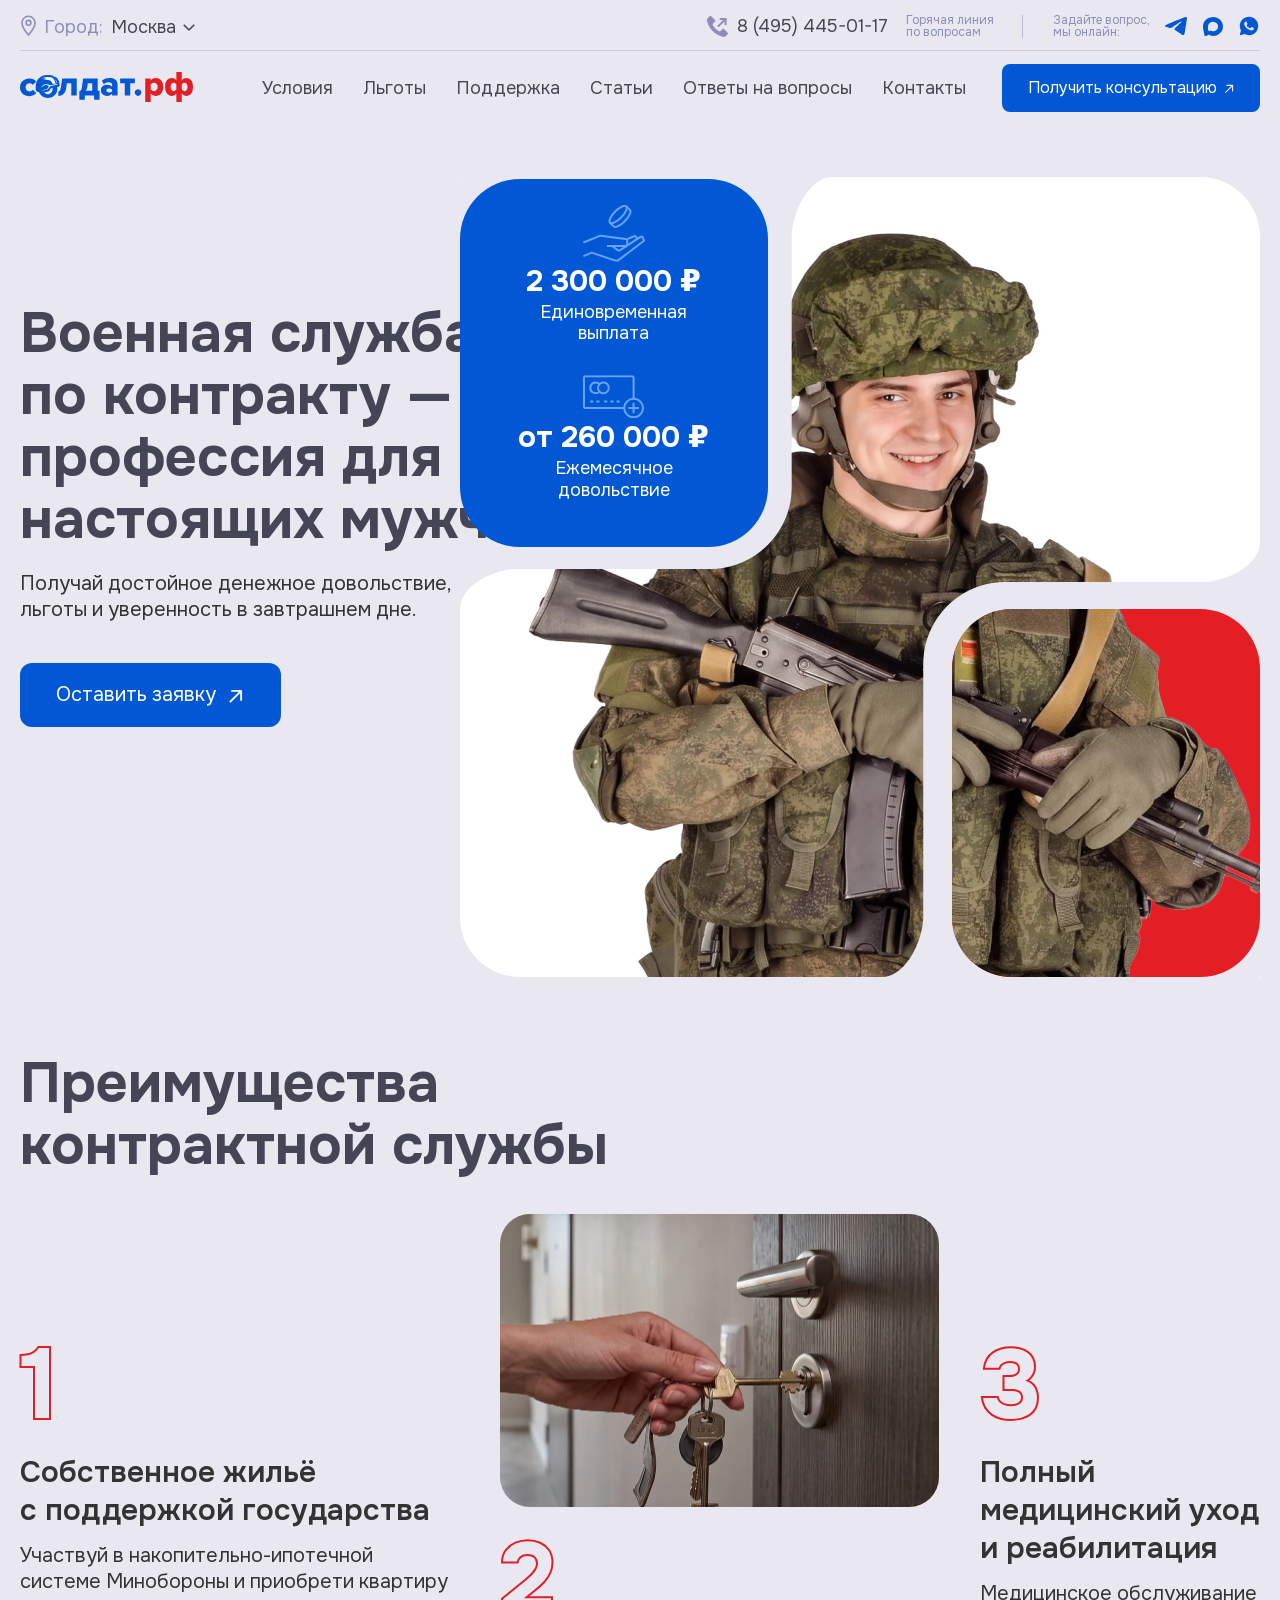
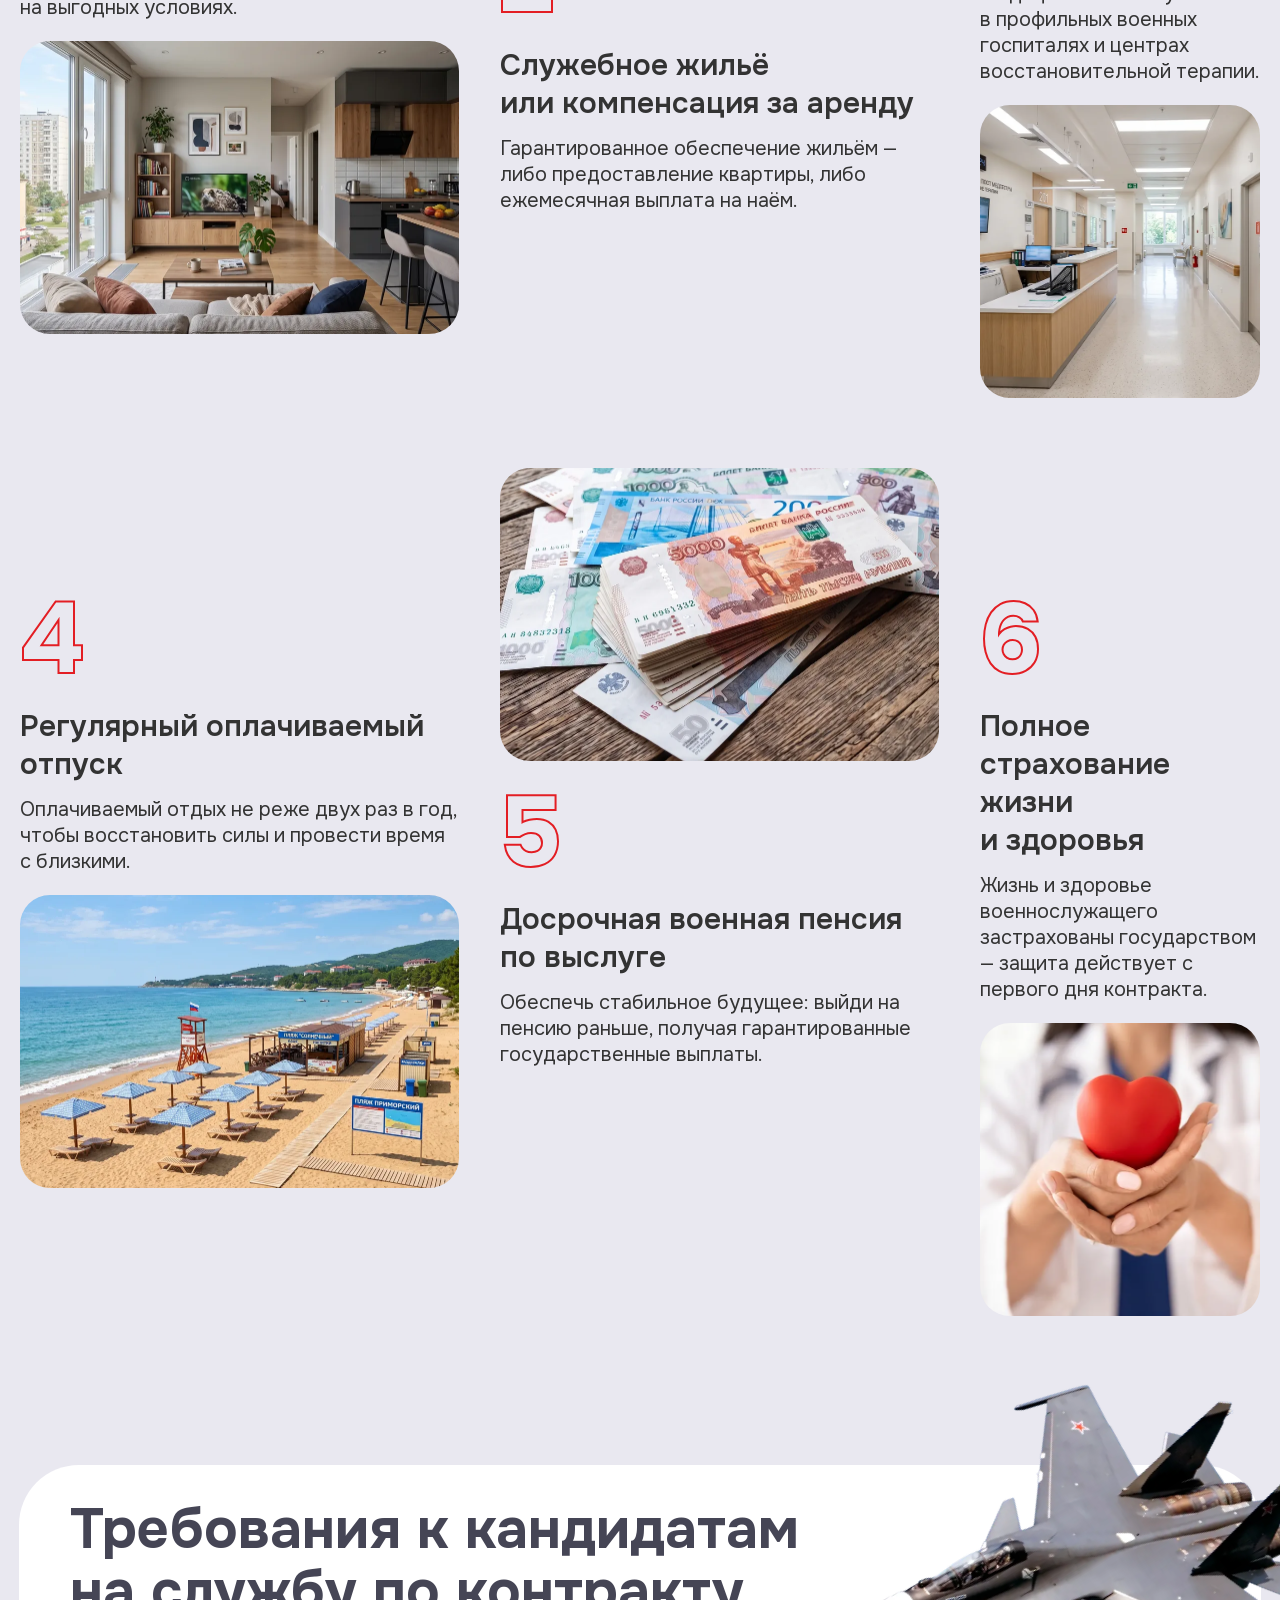
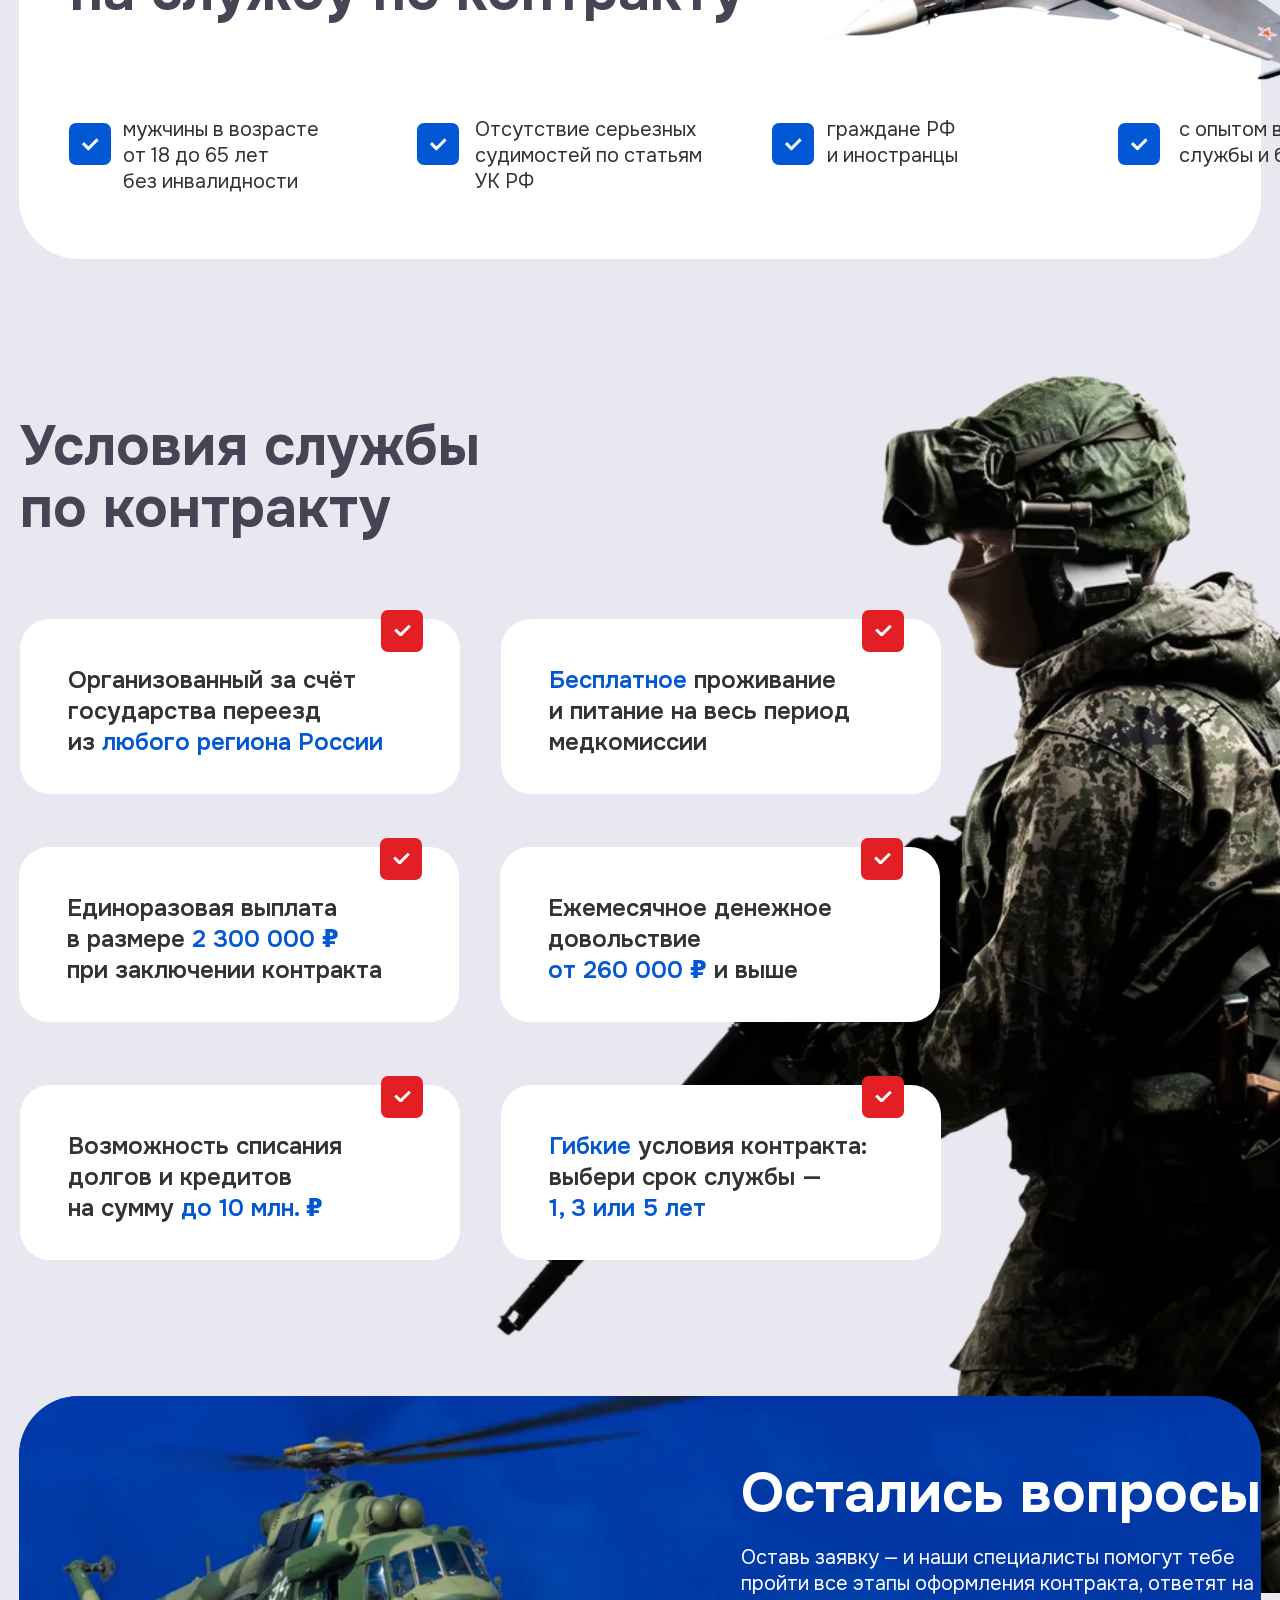
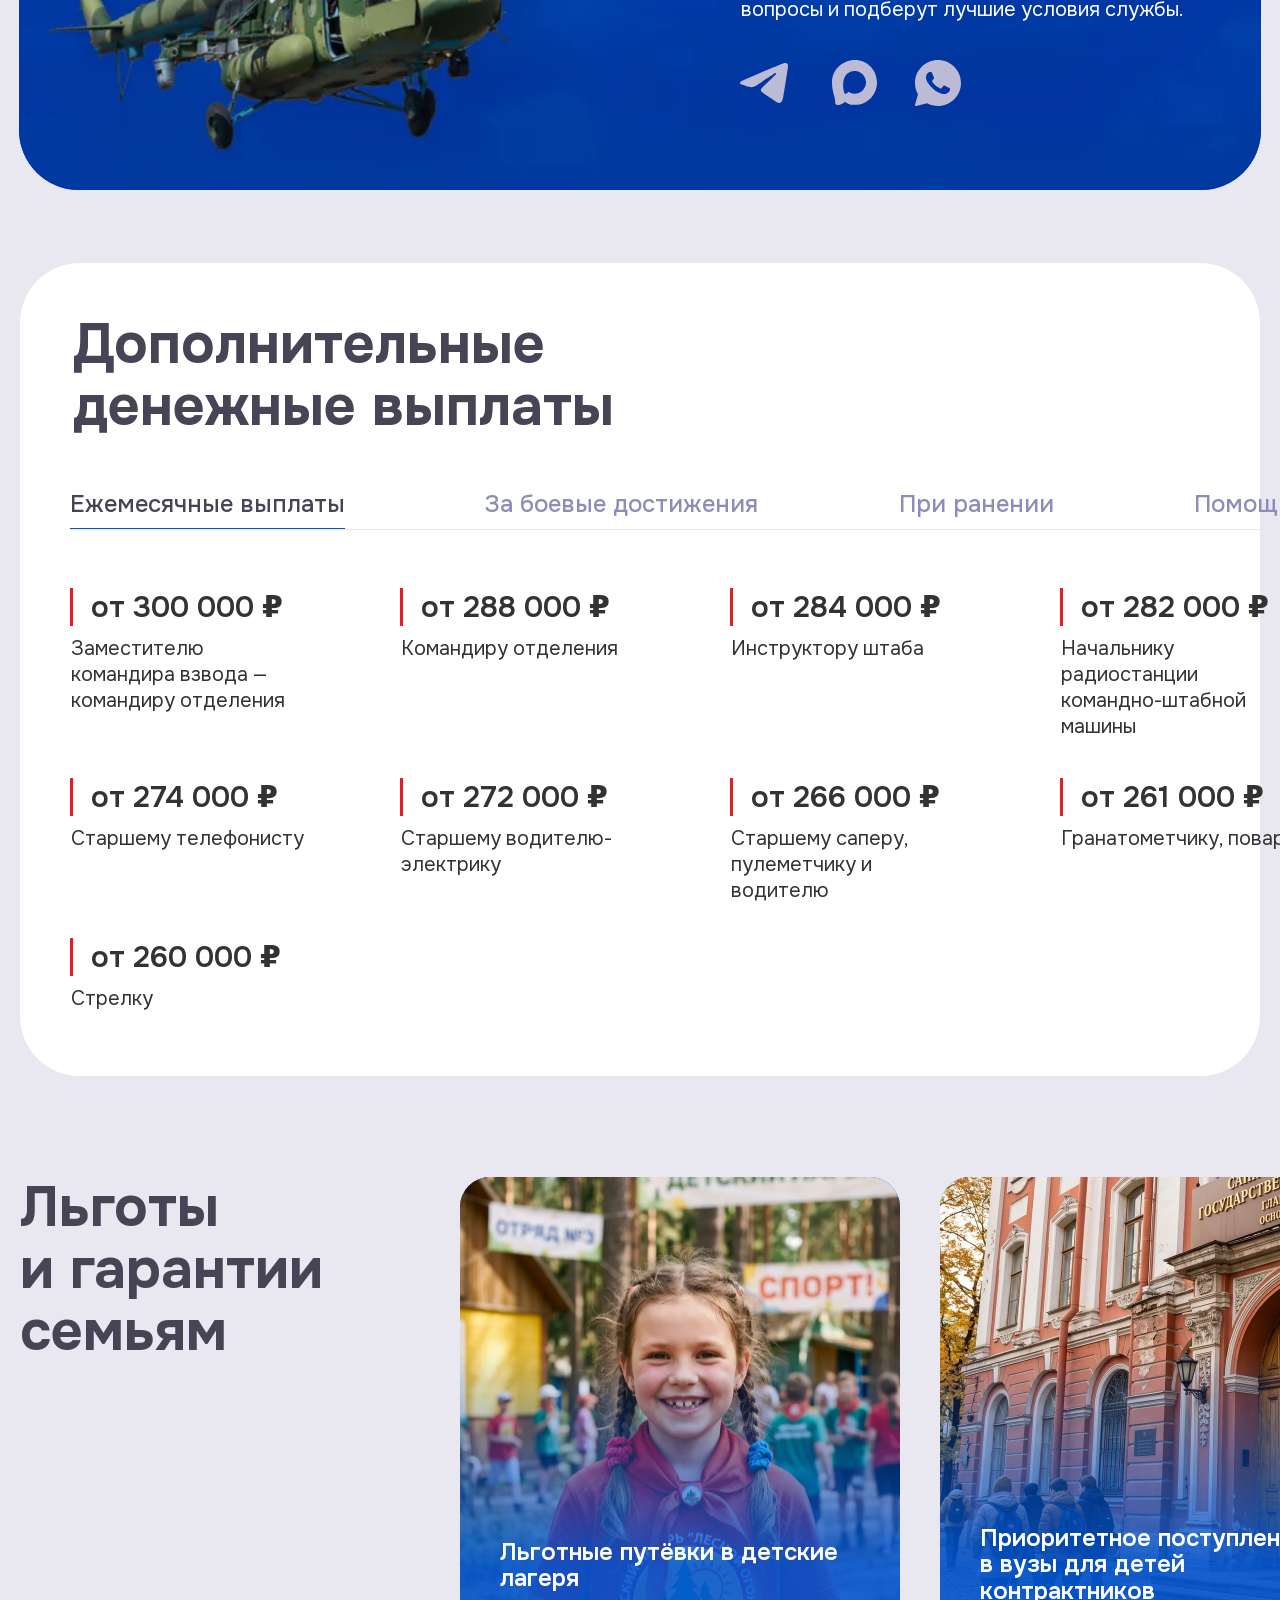
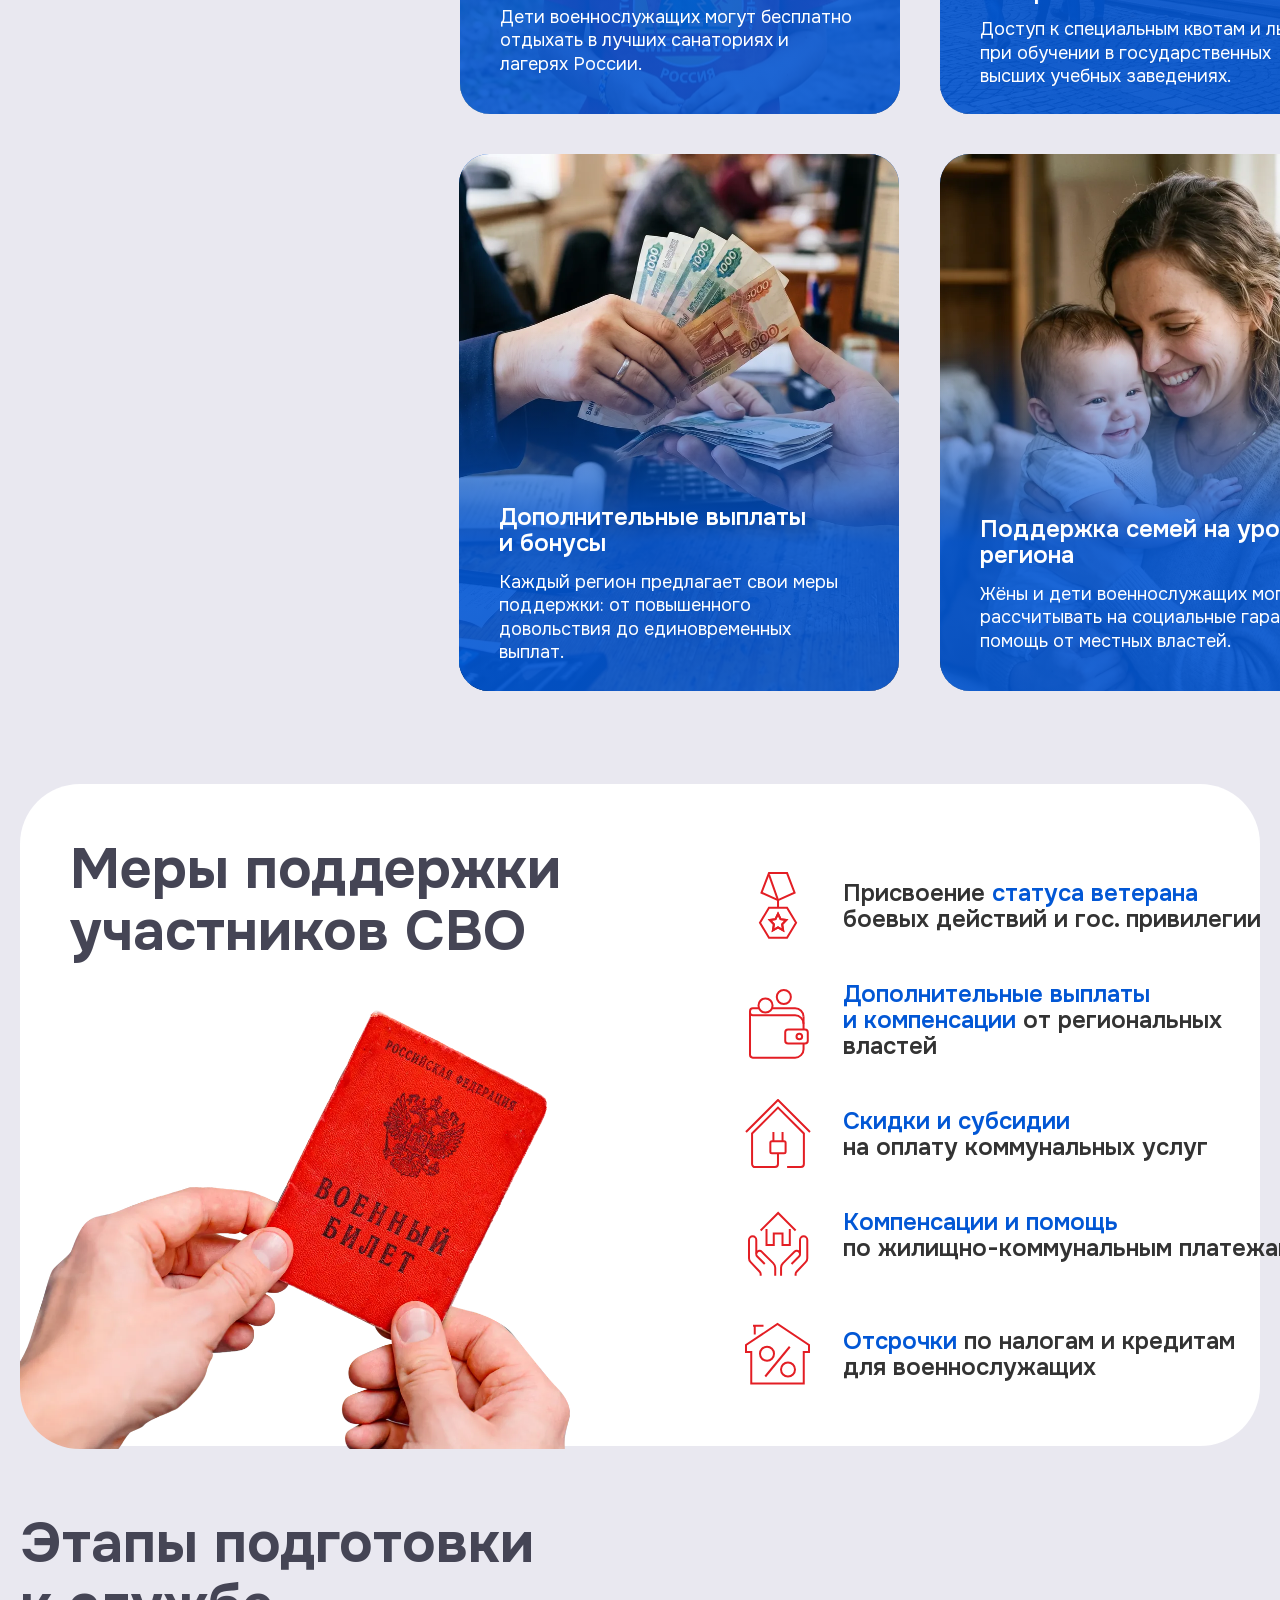
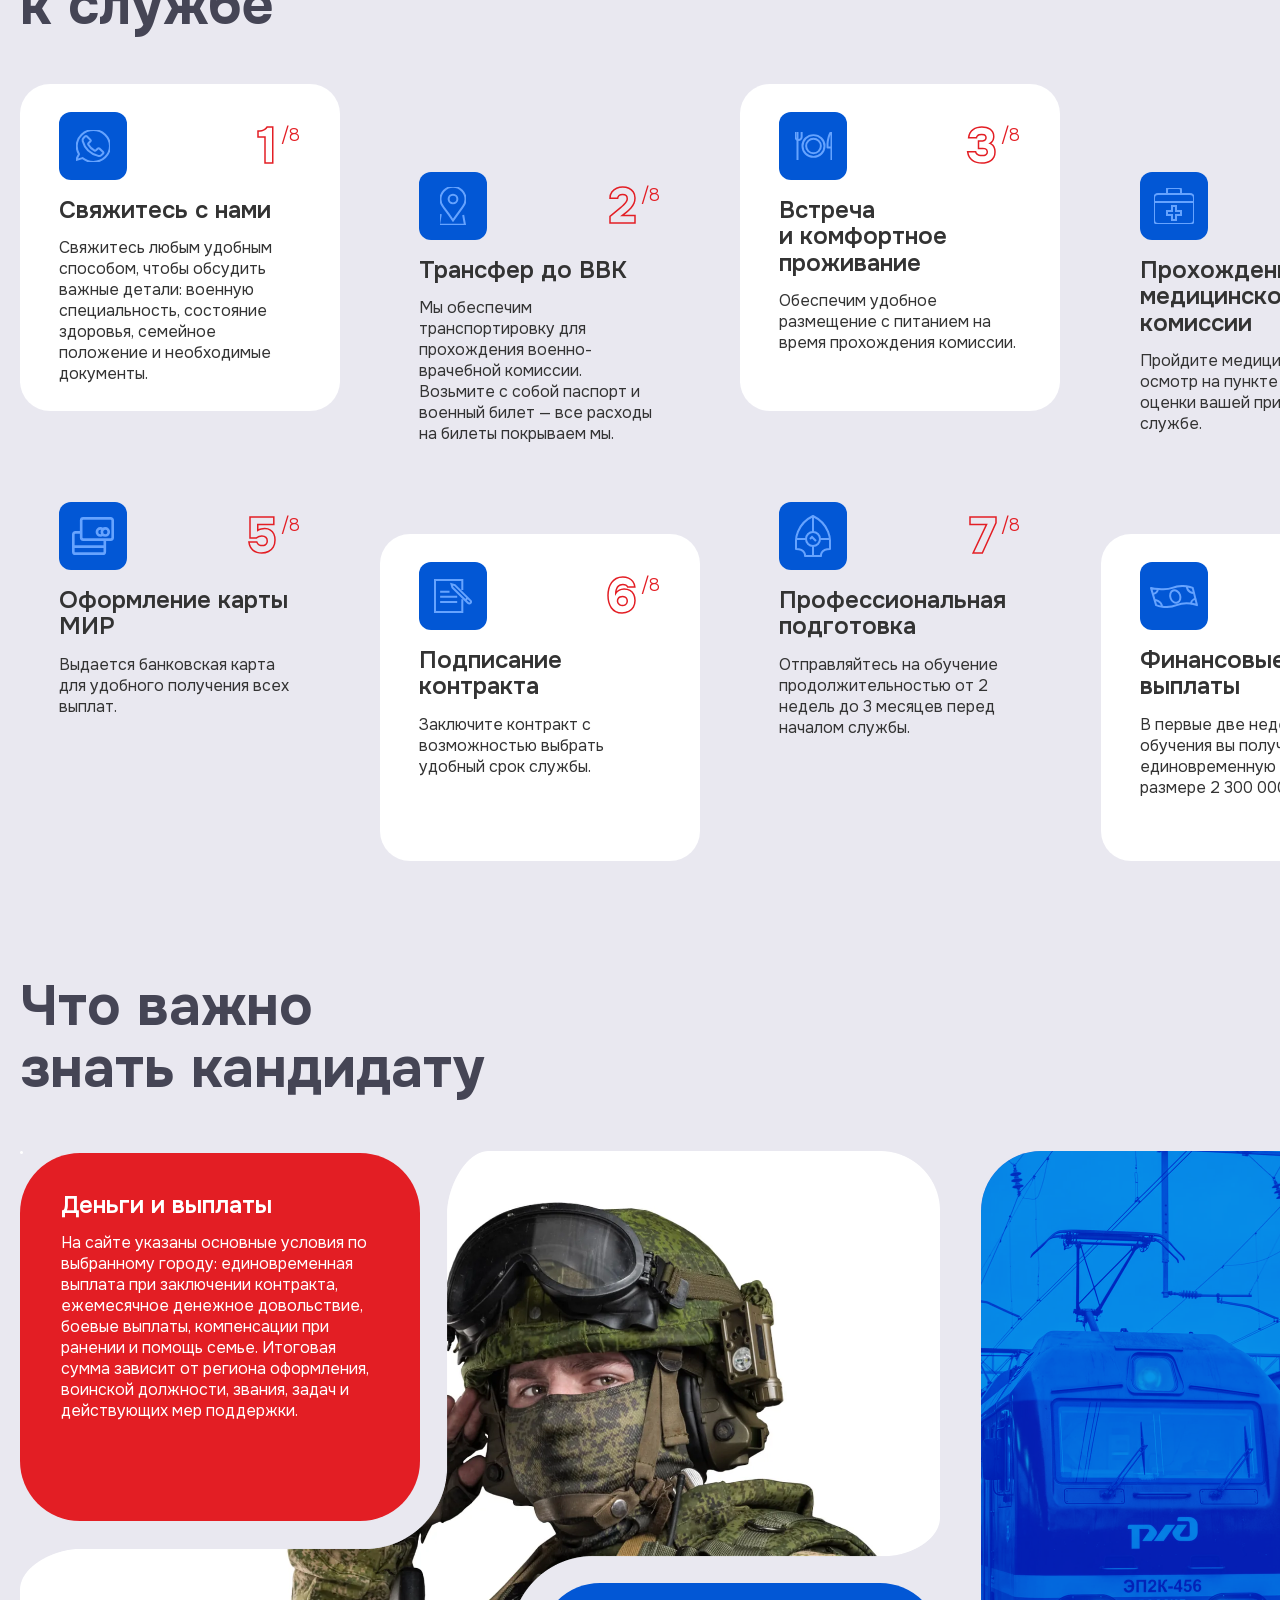
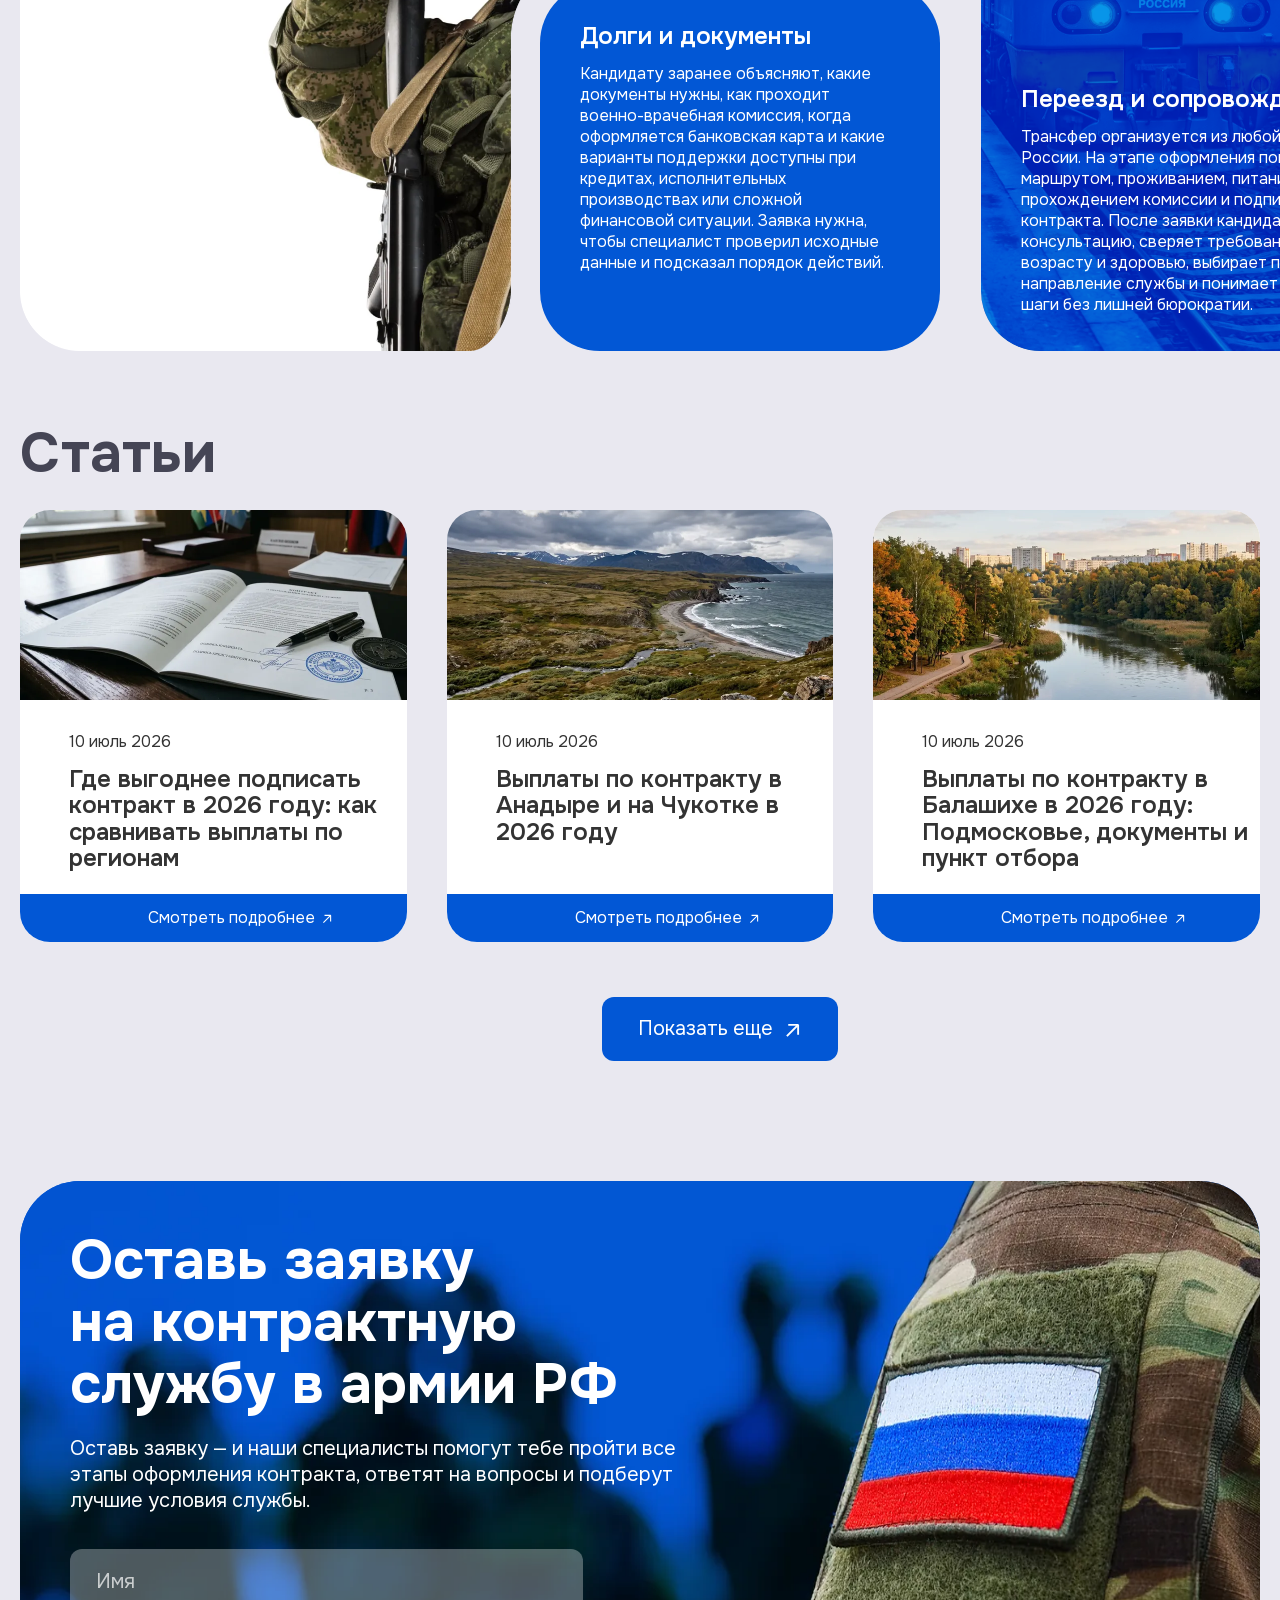
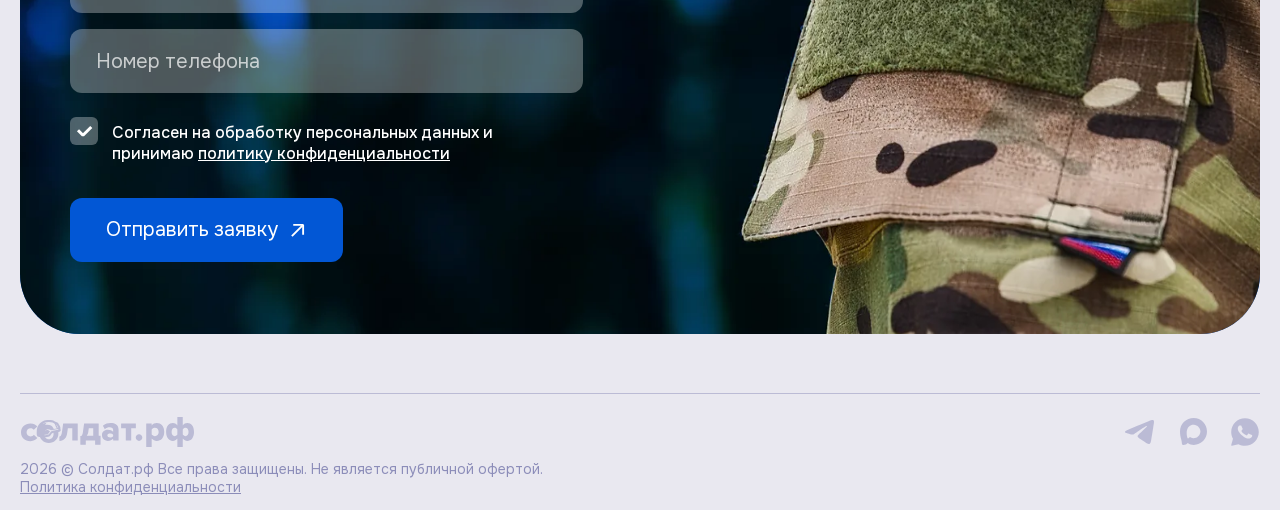
==== templates/soldat/index.html @ 0dbca91f "Initial commit13412312312312aaaaa" ====
<!DOCTYPE html>
<html lang="ru">

<head>
	<meta charset="utf-8">
	<meta name="viewport" content="width=device-width,initial-scale=1">
	<title>солдат.рф — военная служба по контракту</title>
	<link rel="stylesheet" href="css/style.css?ver=1.2.1">
	<link rel="stylesheet" href="css/sections.css?ver=1.2.1">
	<link rel="stylesheet" href="css/engine.css?ver=1.2.1">
</head>

<body class="">
	<header class="header">
		<!-- верхняя строка: город, телефон, мессенджеры (макет y 0…50) -->
		<div class="header__top">
			<div class="container ">
				<div class="header__top-inner">
					<div class="city">
						<button class="header__city" type="button" aria-label="Выбрать город" aria-haspopup="listbox"
							aria-expanded="false">
							<svg class="header__city-pin" viewBox="0 0 15 21" fill="none" aria-hidden="true">
								<path d="M7.5 20s6.5-7.2 6.5-12.2A6.5 6.5 0 0 0 1 7.8C1 12.8 7.5 20 7.5 20Z"
									stroke="currentColor" stroke-width="1.6" />
								<circle cx="7.5" cy="7.8" r="2.4" stroke="currentColor" stroke-width="1.6" />
							</svg>
							<span class="header__city-label">Город:</span>
							<span class="header__city-value">Москва</span>
							<svg class="header__city-caret" viewBox="0 0 18 18" fill="none" aria-hidden="true">
								<path d="M7.71 3.75 12.96 9l-5.25 5.25" stroke="currentColor" stroke-width="1.6"
									stroke-linejoin="bevel" />
							</svg>
						</button>
					</div>

					<div class="header__contacts">
						<a class="header__phone" href="tel:+74954450117">
							<img class="header__phone-icon"
								src="[data-uri]"
								data-lazy-src="./images/icon-phone-out.svg" alt="" width="21" height="21"
								decoding="async" loading="lazy">
							<span>8 (495) 445-01-17</span>
						</a>
						<p class="header__hint">Горячая линия <br>по вопросам</p>
						<span class="header__divider" aria-hidden="true"></span>
						<p class="header__hint">Задайте вопрос, <br>мы онлайн:</p>
						<ul class="header__messengers">
							<li><a href="https://t.me/" aria-label="Telegram"><img
										src="[data-uri]"
										data-lazy-src="./images/c316a0f5f6f66f80438b3f3d045975ec59203071.svg" alt=""
										width="22" height="18" decoding="async" loading="lazy"></a></li>
							<li><a href="https://max.ru/" aria-label="MAX"><img
										src="[data-uri]"
										data-lazy-src="./images/bb4bc44beae62cee7f05affb58ad7de114456bb1.svg" alt=""
										width="20" height="19" decoding="async" loading="lazy"></a></li>
							<li><a href="https://wa.me/74954450117" aria-label="WhatsApp"><img
										src="[data-uri]"
										data-lazy-src="./images/9188d41760be46f8c69424d90dbc6fed9bbf5bc5.svg" alt=""
										width="20" height="20" decoding="async" loading="lazy"></a></li>
						</ul>
					</div>
				</div>
			</div>
		</div>

		<!-- панель навигации (макет y 51…121, полупрозрачная с размытием) -->
		<div class="header__bar">
			<div class="container header__bar-inner">
				<a class="header__logo" href="./" aria-label="солдат.рф — на главную">
					<img src="./images/_2778529819888.svg" alt="солдат.рф" width="173"
						height="30" decoding="async" loading="lazy">
				</a>

				<nav class="header__nav" id="site-nav" aria-label="Основная навигация">
					<!-- город и кнопка показываются только в мобильном меню -->
					<div class="city city--nav">
						<button class="header__nav-city" type="button" aria-label="Выбрать город"
							aria-haspopup="listbox" aria-expanded="false">
							<svg class="header__city-pin" viewBox="0 0 15 21" fill="none" aria-hidden="true">
								<path d="M7.5 20s6.5-7.2 6.5-12.2A6.5 6.5 0 0 0 1 7.8C1 12.8 7.5 20 7.5 20Z"
									stroke="currentColor" stroke-width="1.6" />
								<circle cx="7.5" cy="7.8" r="2.4" stroke="currentColor" stroke-width="1.6" />
							</svg>
							<span class="header__city-label">Город:</span>
							<span class="header__city-value">Москва</span>
							<svg class="header__city-caret" viewBox="0 0 18 18" fill="none" aria-hidden="true">
								<path d="M7.71 3.75 12.96 9l-5.25 5.25" stroke="currentColor" stroke-width="1.6"
									stroke-linejoin="bevel" />
							</svg>
						</button>
					</div>

					<a class="btn btn--sm header__nav-cta" href="#contact">
						Получить консультацию
						<span class="btn__arrow">
							<svg class="icon-arrow-ne" viewBox="0 0 12 12" fill="none" aria-hidden="true">
								<path d="M1.65 10.35 10.35 1.65" stroke="currentColor" stroke-width="1.3"
									stroke-linejoin="round" />
								<path d="M3.05 1.65h7.3v7.3" stroke="currentColor" stroke-width="1.3"
									stroke-linejoin="bevel" />
							</svg>
						</span>
					</a>

					<ul class="header__menu">
						<li><a href="./#terms">Условия</a></li>
						<li><a href="./#benefits">Льготы</a></li>
						<li><a href="./#support">Поддержка</a></li>
						<li><a href="./stati.html">Статьи</a></li>
						<li><a href="./otvety.html">Ответы на вопросы</a></li>
						<li><a href="./#contact">Контакты</a></li>
					</ul>
				</nav>

				<a class="btn btn--sm header__cta" href="#contact">
					Получить консультацию
					<span class="btn__arrow">
						<svg class="icon-arrow-ne" viewBox="0 0 12 12" fill="none" aria-hidden="true">
							<path d="M1.65 10.35 10.35 1.65" stroke="currentColor" stroke-width="1.3"
								stroke-linejoin="round" />
							<path d="M3.05 1.65h7.3v7.3" stroke="currentColor" stroke-width="1.3"
								stroke-linejoin="bevel" />
						</svg>
					</span>
				</a>

				<button class="header__burger" type="button" aria-controls="site-nav" aria-expanded="false"
					aria-label="Меню">
					<span class="header__burger-lines" aria-hidden="true"><span></span><span></span><span></span></span>
				</button>
			</div>
		</div>
	</header>

	<section class="hero" aria-labelledby="hero-title">
		<div class="container hero__inner">
			<div class="hero__card">
				<h1 class="hero__title" id="hero-title">Военная служба <br>по контракту — профессия для настоящих мужчин
				</h1>
				<p class="hero__lead">Получай достойное денежное довольствие, льготы и уверенность в завтрашнем дне.</p>
				<a class="btn btn--lg hero__btn" href="#contact">
					Оставить заявку
					<span class="btn__arrow">
						<svg class="icon-arrow-ne" viewBox="0 0 16 16" fill="none" aria-hidden="true">
							<path d="M2 14 14 2" stroke="currentColor" stroke-width="2" stroke-linejoin="round" />
							<path d="M3.46 2H14v10.54" stroke="currentColor" stroke-width="2" stroke-linejoin="bevel" />
						</svg>
					</span>
				</a>
			</div>

			<div class="hero__figure">
				<img class="hero__photo"
					src="[data-uri]"
					data-lazy-src="./images/b3e9bb37aa1b898400df579a313bf4d58bfb5d1d.webp"
					alt="Военнослужащий по контракту" width="1600" height="1600" decoding="async" loading="lazy">

				<div class="hero__badge">
					<div class="hero__badge-item">
						<span class="hero__badge-icon hero__badge-icon--pay">
							<img src="[data-uri]"
								data-lazy-src="./images/9e61d37ae71fd4587ef34586bb84778ac693acb9.svg" alt="" width="62"
								height="57" decoding="async" loading="lazy">
						</span>
						<b class="hero__badge-value">2 300 000 ₽</b>
						<span class="hero__badge-label">Единовременная выплата</span>
					</div>
					<div class="hero__badge-item">
						<span class="hero__badge-icon hero__badge-icon--card">
							<img src="[data-uri]"
								data-lazy-src="./images/b77f5274ed0d7b5aba526351464b9c44da6e043b.svg" alt="" width="61"
								height="43" decoding="async" loading="lazy">
						</span>
						<b class="hero__badge-value">от 260 000 ₽</b>
						<span class="hero__badge-label">Ежемесячное довольствие</span>
					</div>
				</div>

				<div class="hero__accent" aria-hidden="true">
					<img src="[data-uri]"
						data-lazy-src="./images/a646493dc65da0953a661575039d1c1856afe4b0.webp" alt="" width="1686"
						height="2528" decoding="async" loading="lazy">
				</div>
			</div>
		</div>
	</section>

	<section class="benefits" id="benefits" aria-labelledby="benefits-title">
		<div class="container">
			<h2 class="section-title benefits__title" id="benefits-title">Преимущества <br>контрактной службы</h2>

			<div class="benefits__slider">
				<div class="benefits__grid">
					<article class="benefits__item">
						<div class="benefits__body">
							<span class="benefits__num" aria-hidden="true">1</span>
							<h3 class="benefits__name">Собственное жильё <br>с поддержкой государства</h3>
							<p class="benefits__text benefits__text--narrow">Участвуй в накопительно-ипотечной системе
								Минобороны и приобрети квартиру на выгодных условиях.</p>
						</div>
						<figure class="benefits__photo">
							<img src="[data-uri]"
								data-lazy-src="./images/6926351683999bbf5714f5394ba4eaca26caa69a.webp" alt=""
								width="878" height="707" decoding="async" loading="lazy">
						</figure>
					</article>
					<article class="benefits__item">
						<div class="benefits__body">
							<span class="benefits__num" aria-hidden="true">2</span>
							<h3 class="benefits__name">Служебное жильё <br>или компенсация за аренду</h3>
							<p class="benefits__text">Гарантированное обеспечение жильём — либо предоставление квартиры,
								либо ежемесячная выплата на наём.</p>
						</div>
						<figure class="benefits__photo benefits__photo--crop2">
							<img src="[data-uri]"
								data-lazy-src="./images/4d6fd6797c7f8727fd15d76b2e6deb703565e62a.webp" alt=""
								width="1238" height="997" decoding="async" loading="lazy">
						</figure>
					</article>
					<article class="benefits__item">
						<div class="benefits__body">
							<span class="benefits__num" aria-hidden="true">3</span>
							<h3 class="benefits__name">Полный медицинский уход <br>и реабилитация</h3>
							<p class="benefits__text">Медицинское обслуживание в профильных военных госпиталях и центрах
								восстановительной терапии.</p>
						</div>
						<figure class="benefits__photo">
							<img src="[data-uri]"
								data-lazy-src="./images/855d7f7f42dc524aea00b3c7ed775305a6134640.webp" alt=""
								width="880" height="709" decoding="async" loading="lazy">
						</figure>
					</article>
					<article class="benefits__item">
						<div class="benefits__body">
							<span class="benefits__num" aria-hidden="true">4</span>
							<h3 class="benefits__name">Регулярный оплачиваемый отпуск</h3>
							<p class="benefits__text">Оплачиваемый отдых не реже двух раз в год, чтобы восстановить силы
								и провести время с близкими.</p>
						</div>
						<figure class="benefits__photo">
							<img src="[data-uri]"
								data-lazy-src="./images/aa4b375018ab463ac7e8b6f22b89f3c1ac300777.webp" alt=""
								width="878" height="707" decoding="async" loading="lazy">
						</figure>
					</article>
					<article class="benefits__item">
						<div class="benefits__body">
							<span class="benefits__num" aria-hidden="true">5</span>
							<h3 class="benefits__name">Досрочная военная пенсия по выслуге</h3>
							<p class="benefits__text">Обеспечь стабильное будущее: выйди на пенсию раньше, получая
								гарантированные государственные выплаты.</p>
						</div>
						<figure class="benefits__photo benefits__photo--crop5">
							<img src="[data-uri]"
								data-lazy-src="./images/af2b407ee53cf82f5ef1d12de65e6b2c9713a6b9.webp" alt=""
								width="1086" height="875" decoding="async" loading="lazy">
						</figure>
					</article>
					<article class="benefits__item">
						<div class="benefits__body">
							<span class="benefits__num" aria-hidden="true">6</span>
							<h3 class="benefits__name">Полное страхование жизни <br>и здоровья</h3>
							<p class="benefits__text">Жизнь и здоровье военнослужащего застрахованы государством —
								защита действует с первого дня контракта.</p>
						</div>
						<figure class="benefits__photo">
							<img src="[data-uri]"
								data-lazy-src="./images/979d46fe10de243ba3a8f5a65fe2755541d9bfed.webp" alt=""
								width="880" height="617" decoding="async" loading="lazy">
						</figure>
					</article>
				</div>
			</div>

			<div class="benefits__nav" hidden>
				<button class="slider-btn slider-btn--prev" type="button" aria-label="Предыдущий слайд">
					<svg viewBox="0 0 18 18" fill="none" aria-hidden="true">
						<path d="M11.29 3.75 6.04 9l5.25 5.25" stroke="currentColor" stroke-width="2"
							stroke-linejoin="bevel" />
					</svg>
				</button>
				<button class="slider-btn slider-btn--next" type="button" aria-label="Следующий слайд">
					<svg viewBox="0 0 18 18" fill="none" aria-hidden="true">
						<path d="M6.71 3.75 11.96 9l-5.25 5.25" stroke="currentColor" stroke-width="2"
							stroke-linejoin="bevel" />
					</svg>
				</button>
			</div>
		</div>
	</section>

	<section class="req" id="requirements" aria-labelledby="req-title">
		<div class="container req__inner">
			<div class="req__panel">
				<h2 class="req__title" id="req-title">Требования к кандидатам <br>на службу по контракту</h2>

				<ul class="req__list">
					<li class="req__item">
						<span class="req__check" aria-hidden="true">
							<svg viewBox="0 0 42 42" fill="none">
								<rect width="42" height="42" rx="7" fill="#0257D5" />
								<path d="M28.567 16.395 23.981 20.981 19.395 25.567 14 20.172" stroke="#fff"
									stroke-width="3" stroke-linejoin="round" />
							</svg>
						</span>
						<p>мужчины в возрасте <br>от 18 до 65 лет <br>без инвалидности</p>
					</li>
					<li class="req__item">
						<span class="req__check" aria-hidden="true">
							<svg viewBox="0 0 42 42" fill="none">
								<rect width="42" height="42" rx="7" fill="#0257D5" />
								<path d="M28.567 16.395 23.981 20.981 19.395 25.567 14 20.172" stroke="#fff"
									stroke-width="3" stroke-linejoin="round" />
							</svg>
						</span>
						<p>Отсутствие серьезных судимостей по статьям <br>УК РФ</p>
					</li>
					<li class="req__item">
						<span class="req__check" aria-hidden="true">
							<svg viewBox="0 0 42 42" fill="none">
								<rect width="42" height="42" rx="7" fill="#0257D5" />
								<path d="M28.567 16.395 23.981 20.981 19.395 25.567 14 20.172" stroke="#fff"
									stroke-width="3" stroke-linejoin="round" />
							</svg>
						</span>
						<p>граждане РФ <br>и иностранцы</p>
					</li>
					<li class="req__item">
						<span class="req__check" aria-hidden="true">
							<svg viewBox="0 0 42 42" fill="none">
								<rect width="42" height="42" rx="7" fill="#0257D5" />
								<path d="M28.567 16.395 23.981 20.981 19.395 25.567 14 20.172" stroke="#fff"
									stroke-width="3" stroke-linejoin="round" />
							</svg>
						</span>
						<p>с опытом военной <br>службы и без него</p>
					</li>
				</ul>
			</div>

			<div class="req__jet" aria-hidden="true">
				<img src="[data-uri]"
					data-lazy-src="./images/299ec2eaa627dea38a01cbe89ef25b5456b41271.webp" alt="" width="1762"
					height="1299" decoding="async" loading="lazy">
			</div>
		</div>
	</section>

	<section class="terms" id="terms" aria-labelledby="terms-title">
		<div class="terms__bg" aria-hidden="true">
			<img src="[data-uri]"
				data-lazy-src="./images/a41bc04703025b324ecf7477177520b1e5bd739b.webp" alt="" width="1800" height="1260"
				decoding="async" loading="lazy">
		</div>

		<div class="container terms__inner">
			<h2 class="terms__title" id="terms-title">Условия службы <br>по контракту</h2>

			<ul class="terms__grid">
				<li class="terms__card">
					<span class="terms__panel"></span>
					<span class="terms__mark" aria-hidden="true">
						<svg viewBox="0 0 42 42" fill="none">
							<rect width="42" height="42" rx="7" fill="#E31E24" />
							<path d="M28.78 15.7 19.61 24.87 14.22 19.48" stroke="#fff" stroke-width="3"
								stroke-linejoin="bevel" />
						</svg>
					</span>
					<p class="terms__text">Организованный за счёт государства переезд <br>из <b>любого региона
							России</b></p>
				</li>
				<li class="terms__card">
					<span class="terms__panel"></span>
					<span class="terms__mark" aria-hidden="true">
						<svg viewBox="0 0 42 42" fill="none">
							<rect width="42" height="42" rx="7" fill="#E31E24" />
							<path d="M28.78 15.7 19.61 24.87 14.22 19.48" stroke="#fff" stroke-width="3"
								stroke-linejoin="bevel" />
						</svg>
					</span>
					<p class="terms__text"><b>Бесплатное</b> проживание <br>и питание на весь период медкомиссии</p>
				</li>
				<li class="terms__card">
					<span class="terms__panel"></span>
					<span class="terms__mark" aria-hidden="true">
						<svg viewBox="0 0 42 42" fill="none">
							<rect width="42" height="42" rx="7" fill="#E31E24" />
							<path d="M28.78 15.7 19.61 24.87 14.22 19.48" stroke="#fff" stroke-width="3"
								stroke-linejoin="bevel" />
						</svg>
					</span>
					<p class="terms__text">Единоразовая выплата <br>в размере <b>2 300 000 ₽</b> <br>при заключении
						контракта</p>
				</li>
				<li class="terms__card">
					<span class="terms__panel"></span>
					<span class="terms__mark" aria-hidden="true">
						<svg viewBox="0 0 42 42" fill="none">
							<rect width="42" height="42" rx="7" fill="#E31E24" />
							<path d="M28.78 15.7 19.61 24.87 14.22 19.48" stroke="#fff" stroke-width="3"
								stroke-linejoin="bevel" />
						</svg>
					</span>
					<p class="terms__text">Ежемесячное денежное довольствие <br><b>от 260 000 ₽</b> и выше</p>
				</li>
				<li class="terms__card">
					<span class="terms__panel"></span>
					<span class="terms__mark" aria-hidden="true">
						<svg viewBox="0 0 42 42" fill="none">
							<rect width="42" height="42" rx="7" fill="#E31E24" />
							<path d="M28.78 15.7 19.61 24.87 14.22 19.48" stroke="#fff" stroke-width="3"
								stroke-linejoin="bevel" />
						</svg>
					</span>
					<p class="terms__text">Возможность списания долгов и кредитов <br>на сумму <b>до 10 млн. ₽</b></p>
				</li>
				<li class="terms__card">
					<span class="terms__panel"></span>
					<span class="terms__mark" aria-hidden="true">
						<svg viewBox="0 0 42 42" fill="none">
							<rect width="42" height="42" rx="7" fill="#E31E24" />
							<path d="M28.78 15.7 19.61 24.87 14.22 19.48" stroke="#fff" stroke-width="3"
								stroke-linejoin="bevel" />
						</svg>
					</span>
					<p class="terms__text"><b>Гибкие</b> условия контракта: выбери срок службы — <br><b>1, 3 или 5
							лет</b></p>
				</li>
			</ul>
		</div>
	</section>

	<section class="cta" aria-labelledby="cta-title">
		<div class="container">
			<div class="cta__panel">
				<img class="cta__photo" src="[data-uri]"
					data-lazy-src="./images/c1757e045b59787a268300f1ca4f2da2b65b3553.webp" alt="" width="1800"
					height="630" decoding="async" loading="lazy">

				<div class="cta__body">
					<h2 class="cta__title" id="cta-title">Остались вопросы?</h2>
					<p class="cta__lead">Оставь заявку — и наши специалисты помогут тебе пройти все этапы оформления
						контракта, ответят на вопросы и подберут лучшие условия службы.</p>
				</div>

				<ul class="cta__messengers">
					<li class="cta__messenger cta__messenger--tg">
						<a href="https://t.me/" aria-label="Telegram"><span class="cta__icon"
								aria-hidden="true"></span></a>
					</li>
					<li class="cta__messenger cta__messenger--max">
						<a href="https://max.ru/" aria-label="MAX"><span class="cta__icon"
								aria-hidden="true"></span></a>
					</li>
					<li class="cta__messenger cta__messenger--wa">
						<a href="https://wa.me/74954450117" aria-label="WhatsApp"><span class="cta__icon"
								aria-hidden="true"></span></a>
					</li>
				</ul>
			</div>
		</div>
	</section>

	<section class="pay" id="payments" aria-labelledby="pay-title">
		<div class="container">
			<div class="pay__panel">
				<h2 class="pay__title" id="pay-title">Дополнительные <br>денежные выплаты</h2>

				<div class="pay__tabs" role="tablist" aria-label="Виды выплат">
					<button class="pay__tab" type="button" role="tab" id="pay-tab-0" aria-controls="pay-panel-0"
						aria-selected="true">Ежемесячные выплаты</button>
					<button class="pay__tab" type="button" role="tab" id="pay-tab-1" aria-controls="pay-panel-1"
						aria-selected="false" tabindex="-1">За боевые достижения</button>
					<button class="pay__tab" type="button" role="tab" id="pay-tab-2" aria-controls="pay-panel-2"
						aria-selected="false" tabindex="-1">При ранении</button>
					<button class="pay__tab" type="button" role="tab" id="pay-tab-3" aria-controls="pay-panel-3"
						aria-selected="false" tabindex="-1">Помощь семье</button>
				</div>

				<!-- Содержимое вкладок «За боевые достижения», «При ранении» и «Помощь семье» —
			     демо-данные для вёрстки: в макете раскрыта только первая вкладка. -->
				<div class="pay__grid" role="tabpanel" id="pay-panel-0" aria-labelledby="pay-tab-0">
					<div class="pay__item">
						<b class="pay__sum">от 300 000 ₽</b>
						<span class="pay__role">Заместителю командира взвода — командиру отделения</span>
					</div>
					<div class="pay__item">
						<b class="pay__sum">от 288 000 ₽</b>
						<span class="pay__role">Командиру отделения</span>
					</div>
					<div class="pay__item">
						<b class="pay__sum">от 284 000 ₽</b>
						<span class="pay__role">Инструктору штаба</span>
					</div>
					<div class="pay__item">
						<b class="pay__sum">от 282 000 ₽</b>
						<span class="pay__role">Начальнику радиостанции командно-штабной машины</span>
					</div>
					<div class="pay__item">
						<b class="pay__sum">от 274 000 ₽</b>
						<span class="pay__role">Старшему телефонисту</span>
					</div>
					<div class="pay__item">
						<b class="pay__sum">от 272 000 ₽</b>
						<span class="pay__role">Старшему водителю-электрику</span>
					</div>
					<div class="pay__item">
						<b class="pay__sum">от 266 000 ₽</b>
						<span class="pay__role">Старшему саперу, пулеметчику и водителю</span>
					</div>
					<div class="pay__item">
						<b class="pay__sum">от 261 000 ₽</b>
						<span class="pay__role">Гранатометчику, повару</span>
					</div>
					<div class="pay__item">
						<b class="pay__sum">от 260 000 ₽</b>
						<span class="pay__role">Стрелку</span>
					</div>
				</div>
				<div class="pay__grid" role="tabpanel" id="pay-panel-1" aria-labelledby="pay-tab-1" hidden>
					<div class="pay__item">
						<b class="pay__sum">от 50 000 ₽</b>
						<span class="pay__role">За каждые сутки участия в наступательных действиях</span>
					</div>
					<div class="pay__item">
						<b class="pay__sum">от 100 000 ₽</b>
						<span class="pay__role">За продвижение подразделения вперёд</span>
					</div>
					<div class="pay__item">
						<b class="pay__sum">от 300 000 ₽</b>
						<span class="pay__role">За уничтожение единицы бронетехники противника</span>
					</div>
					<div class="pay__item">
						<b class="pay__sum">от 500 000 ₽</b>
						<span class="pay__role">За захват исправной техники противника</span>
					</div>
					<div class="pay__item">
						<b class="pay__sum">от 1 000 000 ₽</b>
						<span class="pay__role">За сбитый самолёт или вертолёт</span>
					</div>
					<div class="pay__item">
						<b class="pay__sum">от 200 000 ₽</b>
						<span class="pay__role">За уничтожение артиллерийской установки</span>
					</div>
					<div class="pay__item">
						<b class="pay__sum">от 150 000 ₽</b>
						<span class="pay__role">За уничтожение беспилотного комплекса</span>
					</div>
					<div class="pay__item">
						<b class="pay__sum">от 120 000 ₽</b>
						<span class="pay__role">За взятие опорного пункта</span>
					</div>
					<div class="pay__item">
						<b class="pay__sum">от 80 000 ₽</b>
						<span class="pay__role">Разведчику за результативный выход</span>
					</div>
				</div>
				<div class="pay__grid" role="tabpanel" id="pay-panel-2" aria-labelledby="pay-tab-2" hidden>
					<div class="pay__item">
						<b class="pay__sum">до 3 000 000 ₽</b>
						<span class="pay__role">Единовременная выплата при тяжёлом ранении</span>
					</div>
					<div class="pay__item">
						<b class="pay__sum">до 1 000 000 ₽</b>
						<span class="pay__role">При ранении лёгкой степени тяжести</span>
					</div>
					<div class="pay__item">
						<b class="pay__sum">до 2 000 000 ₽</b>
						<span class="pay__role">Страховая выплата по военной травме</span>
					</div>
					<div class="pay__item">
						<b class="pay__sum">до 3 000 000 ₽</b>
						<span class="pay__role">При установлении I группы инвалидности</span>
					</div>
					<div class="pay__item">
						<b class="pay__sum">до 2 000 000 ₽</b>
						<span class="pay__role">При установлении II группы инвалидности</span>
					</div>
					<div class="pay__item">
						<b class="pay__sum">до 1 500 000 ₽</b>
						<span class="pay__role">При установлении III группы инвалидности</span>
					</div>
					<div class="pay__item">
						<b class="pay__sum">100 %</b>
						<span class="pay__role">Сохранение денежного довольствия на время лечения</span>
					</div>
					<div class="pay__item">
						<b class="pay__sum">бесплатно</b>
						<span class="pay__role">Лечение и реабилитация в военных госпиталях</span>
					</div>
					<div class="pay__item">
						<b class="pay__sum">бесплатно</b>
						<span class="pay__role">Санаторно-курортное восстановление</span>
					</div>
				</div>
				<div class="pay__grid" role="tabpanel" id="pay-panel-3" aria-labelledby="pay-tab-3" hidden>
					<div class="pay__item">
						<b class="pay__sum">до 5 000 000 ₽</b>
						<span class="pay__role">Единовременная выплата членам семьи</span>
					</div>
					<div class="pay__item">
						<b class="pay__sum">до 3 000 000 ₽</b>
						<span class="pay__role">Страховая сумма выгодоприобретателям</span>
					</div>
					<div class="pay__item">
						<b class="pay__sum">ежемесячно</b>
						<span class="pay__role">Пенсия по случаю потери кормильца</span>
					</div>
					<div class="pay__item">
						<b class="pay__sum">бесплатно</b>
						<span class="pay__role">Путёвки в детские лагеря и санатории</span>
					</div>
					<div class="pay__item">
						<b class="pay__sum">вне конкурса</b>
						<span class="pay__role">Поступление детей в вузы Минобороны</span>
					</div>
					<div class="pay__item">
						<b class="pay__sum">до 100 %</b>
						<span class="pay__role">Компенсация коммунальных платежей</span>
					</div>
					<div class="pay__item">
						<b class="pay__sum">бесплатно</b>
						<span class="pay__role">Юридическое сопровождение семьи</span>
					</div>
					<div class="pay__item">
						<b class="pay__sum">по региону</b>
						<span class="pay__role">Дополнительные региональные выплаты</span>
					</div>
					<div class="pay__item">
						<b class="pay__sum">постоянно</b>
						<span class="pay__role">Психологическая поддержка близких</span>
					</div>
				</div>
			</div>
		</div>
	</section>

	<section class="family" id="family" aria-labelledby="family-title">
		<div class="container family__inner">
			<h2 class="family__title" id="family-title">Льготы <br>и гарантии <br>семьям</h2>

			<ul class="family__grid">
				<li class="family__card">
					<img class="family__photo"
						src="[data-uri]"
						data-lazy-src="./images/d340af7276e8551e17e178523d7e9d64f49587cd.webp" alt="" width="880"
						height="1461" decoding="async" loading="lazy">
					<div class="family__body">
						<h3 class="family__name">Льготные путёвки в детские лагеря</h3>
						<p class="family__text">Дети военнослужащих могут бесплатно отдыхать в лучших санаториях и
							лагерях России.</p>
					</div>
				</li>
				<li class="family__card">
					<img class="family__photo family__photo--crop2"
						src="[data-uri]"
						data-lazy-src="./images/dbd760b4d3219c9a525c2415b73530d9a92da273.webp" alt="" width="1344"
						height="1668" decoding="async" loading="lazy">
					<div class="family__body">
						<h3 class="family__name">Приоритетное поступление <br>в вузы для детей контрактников</h3>
						<p class="family__text">Доступ к специальным квотам и льготам при обучении в государственных
							высших учебных заведениях.</p>
					</div>
				</li>
				<li class="family__card">
					<img class="family__photo family__photo--crop3"
						src="[data-uri]"
						data-lazy-src="./images/4a91f0425058115a32d587f2f52a369c8bb5d4da.webp" alt="" width="1126"
						height="1397" decoding="async" loading="lazy">
					<div class="family__body">
						<h3 class="family__name">Дополнительные выплаты <br>и бонусы</h3>
						<p class="family__text">Каждый регион предлагает свои меры поддержки: от повышенного довольствия
							до единовременных выплат.</p>
					</div>
				</li>
				<li class="family__card">
					<img class="family__photo family__photo--crop4"
						src="[data-uri]"
						data-lazy-src="./images/7da624b31b951dcfc0d8ea2410eec8e7d807d1f6.webp" alt="" width="1014"
						height="1258" decoding="async" loading="lazy">
					<div class="family__body">
						<h3 class="family__name">Поддержка семей на уровне региона</h3>
						<p class="family__text">Жёны и дети военнослужащих могут рассчитывать на социальные гарантии и
							помощь от местных властей.</p>
					</div>
				</li>
			</ul>
		</div>
	</section>

	<section class="support" id="support" aria-labelledby="support-title">
		<div class="container support__inner">
			<div class="support__panel"></div>

			<div class="support__photo">
				<img src="[data-uri]"
					data-lazy-src="./images/47ca99a7e191756a878b815939b760e14fd5e26b.webp" alt="" width="1800"
					height="1200" decoding="async" loading="lazy">
			</div>

			<h2 class="support__title" id="support-title">Меры поддержки <br>участников СВО</h2>

			<ul class="support__list">
				<li class="support__item support__item--center">
					<span class="support__icon"><img
							src="[data-uri]"
							data-lazy-src="./images/icon-support-1.svg" alt="" width="70" height="70" decoding="async"
							loading="lazy"></span>
					<p class="support__text" style="width:445px">Присвоение <b>статуса ветерана</b> боевых действий и
						гос. привилегии</p>
				</li>
				<li class="support__item support__item--end">
					<span class="support__icon"><img
							src="[data-uri]"
							data-lazy-src="./images/icon-support-2.svg" alt="" width="70" height="70" decoding="async"
							loading="lazy"></span>
					<p class="support__text" style="width:449px"><b>Дополнительные выплаты <br>и компенсации</b> от
						региональных властей</p>
				</li>
				<li class="support__item support__item--center">
					<span class="support__icon"><img
							src="[data-uri]"
							data-lazy-src="./images/icon-support-3.svg" alt="" width="70" height="70" decoding="async"
							loading="lazy"></span>
					<p class="support__text" style="width:454px"><b>Скидки и субсидии</b> <br>на оплату коммунальных
						услуг</p>
				</li>
				<li class="support__item">
					<span class="support__icon"><img
							src="[data-uri]"
							data-lazy-src="./images/icon-support-4.svg" alt="" width="70" height="70" decoding="async"
							loading="lazy"></span>
					<p class="support__text" style="width:454px"><b>Компенсации и помощь</b> <br>по жилищно-коммунальным
						платежам</p>
				</li>
				<li class="support__item support__item--center">
					<span class="support__icon"><img
							src="[data-uri]"
							data-lazy-src="./images/icon-support-5.svg" alt="" width="70" height="70" decoding="async"
							loading="lazy"></span>
					<p class="support__text" style="width:453px"><b>Отсрочки</b> по налогам и кредитам <br>для
						военнослужащих</p>
				</li>
			</ul>
		</div>
	</section>

	<section class="steps" id="steps" aria-labelledby="steps-title">
		<div class="container">
			<h2 class="steps__title" id="steps-title">Этапы подготовки <br>к службе</h2>

			<ol class="steps__grid">
				<li class="steps__card">
					<span class="steps__icon"><img
							src="[data-uri]"
							data-lazy-src="./images/icon-step-1.svg" alt="" width="33" height="33" decoding="async"
							loading="lazy"></span>
					<span class="steps__num" aria-hidden="true">1</span>
					<span class="steps__total" aria-hidden="true">/8</span>
					<div class="steps__body">
						<h3 class="steps__name"><span class="visually-hidden">Шаг 1 из 8. </span>Свяжитесь с нами</h3>
						<p class="steps__text">Свяжитесь любым удобным способом, чтобы обсудить важные детали: военную
							специальность, состояние здоровья, семейное положение и необходимые документы.</p>
					</div>
				</li>
				<li class="steps__card">
					<span class="steps__icon"><img
							src="[data-uri]"
							data-lazy-src="./images/icon-step-2.svg" alt="" width="26" height="38" decoding="async"
							loading="lazy"></span>
					<span class="steps__num" aria-hidden="true">2</span>
					<span class="steps__total" aria-hidden="true">/8</span>
					<div class="steps__body">
						<h3 class="steps__name"><span class="visually-hidden">Шаг 2 из 8. </span>Трансфер до ВВК</h3>
						<p class="steps__text">Мы обеспечим транспортировку для прохождения военно-врачебной комиссии.
							Возьмите с собой паспорт и военный билет — все расходы на билеты покрываем мы.</p>
					</div>
				</li>
				<li class="steps__card">
					<span class="steps__icon"><img
							src="[data-uri]"
							data-lazy-src="./images/icon-step-3.svg" alt="" width="37" height="28" decoding="async"
							loading="lazy"></span>
					<span class="steps__num" aria-hidden="true">3</span>
					<span class="steps__total" aria-hidden="true">/8</span>
					<div class="steps__body">
						<h3 class="steps__name"><span class="visually-hidden">Шаг 3 из 8. </span>Встреча <br>и
							комфортное проживание</h3>
						<p class="steps__text">Обеспечим удобное размещение с питанием на время прохождения комиссии.
						</p>
					</div>
				</li>
				<li class="steps__card">
					<span class="steps__icon"><img
							src="[data-uri]"
							data-lazy-src="./images/icon-step-4.svg" alt="" width="40" height="36" decoding="async"
							loading="lazy"></span>
					<span class="steps__num" aria-hidden="true">4</span>
					<span class="steps__total" aria-hidden="true">/8</span>
					<div class="steps__body">
						<h3 class="steps__name"><span class="visually-hidden">Шаг 4 из 8. </span>Прохождение медицинской
							комиссии</h3>
						<p class="steps__text">Пройдите медицинский осмотр на пункте отбора для оценки вашей пригодности
							к службе.</p>
					</div>
				</li>
				<li class="steps__card">
					<span class="steps__icon"><img
							src="[data-uri]"
							data-lazy-src="./images/icon-step-5.svg" alt="" width="43" height="38" decoding="async"
							loading="lazy"></span>
					<span class="steps__num" aria-hidden="true">5</span>
					<span class="steps__total" aria-hidden="true">/8</span>
					<div class="steps__body">
						<h3 class="steps__name"><span class="visually-hidden">Шаг 5 из 8. </span>Оформление карты МИР
						</h3>
						<p class="steps__text">Выдается банковская карта для удобного получения всех выплат.</p>
					</div>
				</li>
				<li class="steps__card">
					<span class="steps__icon"><img
							src="[data-uri]"
							data-lazy-src="./images/icon-step-6.svg" alt="" width="38" height="34" decoding="async"
							loading="lazy"></span>
					<span class="steps__num" aria-hidden="true">6</span>
					<span class="steps__total" aria-hidden="true">/8</span>
					<div class="steps__body">
						<h3 class="steps__name"><span class="visually-hidden">Шаг 6 из 8. </span>Подписание контракта
						</h3>
						<p class="steps__text">Заключите контракт с возможностью выбрать удобный срок службы.</p>
					</div>
				</li>
				<li class="steps__card">
					<span class="steps__icon"><img
							src="[data-uri]"
							data-lazy-src="./images/icon-step-7.svg" alt="" width="36" height="42" decoding="async"
							loading="lazy"></span>
					<span class="steps__num" aria-hidden="true">7</span>
					<span class="steps__total" aria-hidden="true">/8</span>
					<div class="steps__body">
						<h3 class="steps__name"><span class="visually-hidden">Шаг 7 из 8. </span>Профессиональная
							подготовка</h3>
						<p class="steps__text">Отправляйтесь на обучение продолжительностью от 2 недель до 3 месяцев
							перед началом службы.</p>
					</div>
				</li>
				<li class="steps__card">
					<span class="steps__icon"><img
							src="[data-uri]"
							data-lazy-src="./images/icon-step-8.svg" alt="" width="48" height="23" decoding="async"
							loading="lazy"></span>
					<span class="steps__num" aria-hidden="true">8</span>
					<span class="steps__total" aria-hidden="true">/8</span>
					<div class="steps__body">
						<h3 class="steps__name"><span class="visually-hidden">Шаг 8 из 8. </span>Финансовые выплаты</h3>
						<p class="steps__text">В первые две недели обучения вы получите единовременную выплату в размере
							2 300 000 рублей.</p>
					</div>
				</li>
			</ol>

			<div class="steps__nav" hidden>
				<button class="slider-btn slider-btn--prev" type="button" aria-label="Предыдущий слайд">
					<svg viewBox="0 0 18 18" fill="none" aria-hidden="true">
						<path d="M11.29 3.75 6.04 9l5.25 5.25" stroke="currentColor" stroke-width="2"
							stroke-linejoin="bevel" />
					</svg>
				</button>
				<button class="slider-btn slider-btn--next" type="button" aria-label="Следующий слайд">
					<svg viewBox="0 0 18 18" fill="none" aria-hidden="true">
						<path d="M6.71 3.75 11.96 9l-5.25 5.25" stroke="currentColor" stroke-width="2"
							stroke-linejoin="bevel" />
					</svg>
				</button>
			</div>
		</div>
	</section>

	<section class="know" aria-labelledby="know-title">
		<div class="container know__inner">
			<h2 class="know__title" id="know-title">Что важно <br>знать кандидату</h2>

			<span class="know__soldier"><img
					src="[data-uri]"
					data-lazy-src="./images/e7c666d34cc4b697cccef84bd599eb57cf9ffdad.webp"
					alt="Военнослужащий по контракту" width="1800" height="1565" decoding="async" loading="lazy"><img
					class="know__soldier-mob"
					src="[data-uri]"
					data-lazy-src="./images/know-soldier-mob.webp" alt="" width="328" height="309" decoding="async"
					loading="lazy"></span>

			<article class="know__card know__card--red">
				<h3 class="know__name">Деньги и выплаты</h3>
				<p class="know__text">На сайте указаны основные условия по выбранному городу: единовременная выплата при
					заключении контракта, ежемесячное денежное довольствие, боевые выплаты, компенсации при ранении и
					помощь семье. Итоговая сумма зависит от региона оформления, воинской должности, звания, задач и
					действующих мер поддержки.</p>
			</article>

			<article class="know__card know__card--blue">
				<h3 class="know__name">Долги и документы</h3>
				<p class="know__text">Кандидату заранее объясняют, какие документы нужны, как проходит военно-врачебная
					комиссия, когда оформляется банковская карта и какие варианты поддержки доступны при кредитах,
					исполнительных производствах или сложной финансовой ситуации. Заявка нужна, чтобы специалист
					проверил исходные данные и подсказал порядок действий.</p>
			</article>

			<article class="know__card know__card--tall">
				<span class="know__photo" aria-hidden="true">
					<img src="[data-uri]"
						data-lazy-src="./images/ee43f580e01ba8633f982d97015f66bd265a6929.webp" alt="" width="1344"
						height="1668" decoding="async" loading="lazy">
				</span>
				<h3 class="know__name">Переезд и сопровождение</h3>
				<p class="know__text">Трансфер организуется из любой точки России. На этапе оформления помогают с
					маршрутом, проживанием, питанием, прохождением комиссии и подписанием контракта. После заявки
					кандидат получает консультацию, сверяет требования по возрасту и здоровью, выбирает подходящее
					направление службы и понимает ближайшие шаги без лишней бюрократии.</p>
			</article>
		</div>
	</section>

	<section class="art" id="articles" aria-labelledby="art-title">
		<div class="container">
			<h2 class="art__title" id="art-title">Статьи</h2>

			<ul class="art__grid">
				<li class="art__card">
					<a class="art__link" href="./statya.html">
						<span class="art__photo"><img
								src="[data-uri]"
								data-lazy-src="./images/42cb660ec135f319beddf9eb2163e9188eca5946.webp" alt=""
								width="880" height="530" decoding="async" loading="lazy"></span>
						<span class="art__body">
							<span class="art__date">10 июль 2026</span>
							<span class="art__name">Где выгоднее подписать контракт в 2026 году: как сравнивать выплаты
								по регионам</span>
						</span>
						<span class="art__more">Смотреть подробнее <span class="btn__arrow"><svg class="icon-arrow-ne"
									viewBox="0 0 12 12" fill="none" aria-hidden="true">
									<path d="M1.65 10.35 10.35 1.65" stroke="currentColor" stroke-width="1.3"
										stroke-linejoin="round" />
									<path d="M3.05 1.65h7.3v7.3" stroke="currentColor" stroke-width="1.3"
										stroke-linejoin="bevel" />
								</svg></span></span>
					</a>
				</li>
				<li class="art__card">
					<a class="art__link" href="./statya.html">
						<span class="art__photo"><img
								src="[data-uri]"
								data-lazy-src="./images/a40b59b4c0fb9e18fa04e7d64e0993d2fa531bf2.webp" alt=""
								width="880" height="530" decoding="async" loading="lazy"></span>
						<span class="art__body">
							<span class="art__date">10 июль 2026</span>
							<span class="art__name">Выплаты по контракту в Анадыре и на Чукотке в 2026 году</span>
						</span>
						<span class="art__more">Смотреть подробнее <span class="btn__arrow"><svg class="icon-arrow-ne"
									viewBox="0 0 12 12" fill="none" aria-hidden="true">
									<path d="M1.65 10.35 10.35 1.65" stroke="currentColor" stroke-width="1.3"
										stroke-linejoin="round" />
									<path d="M3.05 1.65h7.3v7.3" stroke="currentColor" stroke-width="1.3"
										stroke-linejoin="bevel" />
								</svg></span></span>
					</a>
				</li>
				<li class="art__card">
					<a class="art__link" href="./statya.html">
						<span class="art__photo"><img
								src="[data-uri]"
								data-lazy-src="./images/42eb6287c3e342b3600a3129b0b1d42b2ac9a9fd.webp" alt=""
								width="880" height="530" decoding="async" loading="lazy"></span>
						<span class="art__body">
							<span class="art__date">10 июль 2026</span>
							<span class="art__name">Выплаты по контракту в Балашихе в 2026 году: Подмосковье, документы
								и пункт отбора</span>
						</span>
						<span class="art__more">Смотреть подробнее <span class="btn__arrow"><svg class="icon-arrow-ne"
									viewBox="0 0 12 12" fill="none" aria-hidden="true">
									<path d="M1.65 10.35 10.35 1.65" stroke="currentColor" stroke-width="1.3"
										stroke-linejoin="round" />
									<path d="M3.05 1.65h7.3v7.3" stroke="currentColor" stroke-width="1.3"
										stroke-linejoin="bevel" />
								</svg></span></span>
					</a>
				</li>
			</ul>

			<a class="btn btn--lg art__more-btn" href="./stati.html">
				Показать еще
				<span class="btn__arrow">
					<svg class="icon-arrow-ne" viewBox="0 0 16 16" fill="none" aria-hidden="true">
						<path d="M2 14 14 2" stroke="currentColor" stroke-width="2" stroke-linejoin="round" />
						<path d="M3.46 2H14v10.54" stroke="currentColor" stroke-width="2" stroke-linejoin="bevel" />
					</svg>
				</span>
			</a>
		</div>
	</section>

	<section class="contact" id="contact" aria-labelledby="contact-title">
		<div class="container">
			<div class="contact__panel">
				<img class="contact__photo"
					src="[data-uri]"
					data-lazy-src="./images/7adf34a019bd1bb1af7dd8da1f9e260bf182c79d.webp" alt="" width="1800"
					height="823" decoding="async" loading="lazy">

				<div class="contact__body">
					<h2 class="contact__title" id="contact-title">Оставь заявку <br>на контрактную <br>службу в армии РФ
					</h2>
					<p class="contact__lead">Оставь заявку — и наши специалисты помогут тебе пройти все этапы оформления
						контракта, ответят на вопросы и подберут лучшие условия службы.</p>
				</div>

				<!-- TODO: указать обработчик формы (action) -->
				<form class="contact__form" action="" method="post">
					<label class="visually-hidden" for="contact-name">Имя</label>
					<input class="contact__input" id="contact-name" name="name" type="text" placeholder="Имя" required>

					<label class="visually-hidden" for="contact-phone">Номер телефона</label>
					<input class="contact__input" id="contact-phone" name="phone" type="tel"
						placeholder="Номер телефона" required>

					<label class="contact__consent">
						<input class="contact__check" type="checkbox" name="agree" checked required>
						<span class="contact__check-box" aria-hidden="true"></span>
						<span class="contact__consent-text">Согласен на обработку персональных данных и <br>принимаю <a
								href="https://xn--80ahulok.xn--p1ai/policy.html" target="_blank" rel="noopener">политику
								конфиденциальности</a></span>
					</label>

					<button class="btn btn--lg contact__submit" type="submit">
						Отправить заявку
						<span class="btn__arrow">
							<svg class="icon-arrow-ne" viewBox="0 0 16 16" fill="none" aria-hidden="true">
								<path d="M2 14 14 2" stroke="currentColor" stroke-width="2" stroke-linejoin="round" />
								<path d="M3.46 2H14v10.54" stroke="currentColor" stroke-width="2"
									stroke-linejoin="bevel" />
							</svg>
						</span>
					</button>
				</form>
			</div>
		</div>
	</section>

	<footer class="footer">
		<div class="container ">
			<div class="footer__inner">

				<a class="footer__logo" href="./" aria-label="солдат.рф — на главную">
					<img src="[data-uri]"
						data-lazy-src="./images/e11e938b761fbff026f2e1fc125893e81aef3faa.svg" alt="солдат.рф"
						width="173" height="30" decoding="async" loading="lazy">
				</a>

				<p class="footer__copy">
					2026 © Солдат.рф Все права защищены. Не является публичной офертой.
					<a href="https://xn--80ahulok.xn--p1ai/policy.html" target="_blank" rel="noopener">Политика
						конфиденциальности</a>
				</p>

				<ul class="footer__messengers">
					<li class="footer__messenger footer__messenger--tg">
						<a href="https://t.me/" aria-label="Telegram"><span class="footer__icon"
								aria-hidden="true"></span></a>
					</li>
					<li class="footer__messenger footer__messenger--max">
						<a href="https://max.ru/" aria-label="MAX"><span class="footer__icon"
								aria-hidden="true"></span></a>
					</li>
					<li class="footer__messenger footer__messenger--wa">
						<a href="https://wa.me/74954450117" aria-label="WhatsApp"><span class="footer__icon"
								aria-hidden="true"></span></a>
					</li>
				</ul>
			</div>

		</div>
	</footer>

	<script src="js/main.js?ver=1.2.1" defer></script>
</body>

</html>
---- templates/soldat/css/style.css ----
@import url('fonts.css');

/* ==========================================================================
   солдат.рф — токены дизайна
   Макет: Figma «солдат.рф», десктоп 1600 (нода 570:5644), мобильный 370 (1057:3333)
   Сетка: кадр 1600, контент 100…1500 → контейнер 1400 + поля по 100
   ========================================================================== */
:root{
	--blue:#0257d5;
	--blue-dark:#0148ae;
	--red:#e31e24;
	--ink:#454555;          /* заголовки */
	--text:#333;            /* основной текст */
	--muted:#8c8db9;        /* подписи в верхней строке */
	--bg:#e9e8f0;           /* фон страницы */
	--white:#fff;

	--font-body:'Onest','Segoe UI',system-ui,-apple-system,'Helvetica Neue',Arial,sans-serif;

	--container:1440px;     /* 1400 контента + 2×20 поля */
	--r-sm:8px;
	--r-md:12px;
	--r-lg:24px;
	--r-xl:40px;
	--r-card:60px;
	--r-pill:999px;
}

/* ==========================================================================
   База
   ========================================================================== */
*,*::before,*::after{box-sizing:border-box}

html{
	-webkit-text-size-adjust:100%;
	scroll-behavior:smooth;
	overflow-x:clip;
}

body{
	margin:0;
	background:var(--bg);
	font-family:var(--font-body);
	font-weight:400;
	font-size:18px;
	line-height:1.4;
	color:var(--text);
	-webkit-font-smoothing:antialiased;
	-moz-osx-font-smoothing:grayscale;
	overflow-x:clip;
}

img,svg,video{display:block;max-width:100%}
img{height:auto}

a{color:inherit;text-decoration:none}

button,input,textarea,select{font:inherit;color:inherit}
button{cursor:pointer}

h1,h2,h3,h4,p,ul,ol,figure,blockquote{margin:0}
ul,ol{padding:0;list-style:none}

:focus-visible{outline:2px solid var(--blue);outline-offset:3px}

.visually-hidden{
	position:absolute;width:1px;height:1px;
	margin:-1px;padding:0;border:0;
	clip:rect(0 0 0 0);clip-path:inset(50%);
	overflow:hidden;white-space:nowrap;
}

/* ==========================================================================
   Контейнер
   ========================================================================== */
/* Контейнер задан точной шириной из макета: 1400 контента + поля по 20.
   Абсолютно позиционированные дети секций отсчитываются от padding-box,
   поэтому поля обязаны быть именно padding'ом (в макете контент на x=100). */
.container{
	width:1440px;
	max-width:100%;
	margin-inline:auto;
	padding-inline:20px;
}

/* ==========================================================================
   Типографика секций
   ========================================================================== */
.section-title{
	margin:0;
	font-weight:700;
	font-size:50px;
	line-height:1.1;
	color:var(--ink);
}

/* ==========================================================================
   Кнопки
   ========================================================================== */
.btn{
	display:inline-flex;
	align-items:center;
	gap:10px;
	border:0;
	border-radius:var(--r-md);
	background:var(--blue);
	color:var(--white);
	font-size:20px;
	line-height:24px;
	text-align:left;
	transition:background-color .2s;
}
.btn:hover,.btn:focus-visible{background:var(--red)}

/* обводочные варианты кнопки из библиотеки макета (644:6901 / 644:6921) */
.btn--outline{background:transparent;box-shadow:inset 0 0 0 1px var(--blue)}
.btn--outline-white{background:transparent;box-shadow:inset 0 0 0 1px var(--white)}
.btn--outline:hover,.btn--outline:focus-visible,
.btn--outline-white:hover,.btn--outline-white:focus-visible{background:var(--red);box-shadow:none}
.btn--lg{padding:20px 36px}
.btn--sm{padding:12px 26px;border-radius:var(--r-sm);font-size:16px}

/* коробка стрелки повторяет макет: в кнопке она смещена вправо и на 1–2px ниже текста */
.btn__arrow{
	flex:0 0 19px;
	display:flex;
	align-items:center;
	justify-content:center;
	width:19px;height:15px;
	margin-block-start:2px;
}
.btn__arrow svg{width:15px;height:15px}
.btn--sm{gap:0}
.btn--sm .btn__arrow{
	flex-basis:17px;width:17px;height:10px;
	justify-content:flex-end;
	margin-block-start:1px;
}
.btn--sm .btn__arrow svg{width:10px;height:10px}

/* стрелка ↗ — общий инлайновый значок */
.icon-arrow-ne{display:block;width:100%;height:100%}
---- templates/soldat/css/sections.css ----
@import url('sections/header.css');
@import url('sections/hero.css');
@import url('sections/benefits.css');
@import url('sections/requirements.css');
@import url('sections/terms.css');
@import url('sections/cta.css');
@import url('sections/payments.css');
@import url('sections/family.css');
@import url('sections/support.css');
@import url('sections/steps.css');
@import url('sections/knowledge.css');
@import url('sections/articles.css');
@import url('sections/contact.css');
@import url('sections/footer.css');
@import url('sections/articles-page.css');
@import url('sections/article.css');
@import url('sections/faq-page.css');
@import url('sections/adaptive.css');
@import url('sections/mobile.css');
---- templates/soldat/css/engine.css ----
/* ==========================================================================
   engine.css — служебные стили DataLife Engine.
   Только то, что рисует движок: хлебные крошки, системные сообщения,
   пагинация, формы, содержимое {full-story} и {info}.
   Классы секций шаблона здесь не переопределяются.
   ========================================================================== */

/* --- Внутренние страницы (static, поиск, профиль и т.п.) --- */
.page--inner{padding-block:60px 100px}
.inner{max-width:920px;margin-inline:auto}
.inner h1,.inner h2{margin-block:1em .4em;font-weight:700;font-size:30px;line-height:1.2;color:var(--ink)}
.inner h3{margin-block:1em .4em;font-weight:600;font-size:24px;color:var(--ink)}
.inner p{margin-block-end:1em;font-size:20px;line-height:1.3}
.inner ul,.inner ol{margin-block-end:1em;padding-inline-start:30px;list-style:disc}
.inner ol{list-style:decimal}
.inner li{margin-block-end:.4em;font-size:20px;line-height:1.3}
.inner a{color:var(--blue);text-decoration:underline}
.inner img{max-width:100%;height:auto;border-radius:var(--r-lg)}

/* --- Хлебные крошки --- */
.speedbar{margin-block-end:24px;font-size:14px;color:var(--muted)}
.speedbar a{color:var(--blue)}

/* --- Системные сообщения --- */
.berrors,.wsuccess,.winfo{
	margin-block-end:24px;
	padding:16px 20px;
	border-radius:var(--r-md);
	border-inline-start:4px solid;
	background:var(--white);
	font-size:16px;
	line-height:1.4;
}
.berrors{border-color:var(--red)}
.wsuccess{border-color:#1f9d55}
.winfo{border-color:var(--blue)}

/* --- Пагинация --- */
.pagi-nav{display:flex;flex-wrap:wrap;gap:8px;margin-block-start:32px}
.pagi-nav span,.pagi-nav a{
	display:grid;place-items:center;
	min-width:44px;height:44px;padding-inline:10px;
	border-radius:var(--r-sm);
	background:var(--white);
	font-size:16px;color:var(--ink);
}
.pagi-nav a:hover{background:var(--blue);color:var(--white)}
.pagi-nav span.pnext{background:var(--blue);color:var(--white)}

/* --- Поля форм движка --- */
.dle-input,.form-control,input[type="text"].dle-input,textarea.dle-input{
	width:100%;
	padding:12px 16px;
	border:1px solid rgba(140,141,185,.5);
	border-radius:var(--r-md);
	background:var(--white);
	font-size:16px;
}

/* --- Оформление содержимого {full-story}: подхватывает типографику статьи --- */
.post__body table{width:100%;border-collapse:collapse;margin-block:20px}
.post__body th,.post__body td{padding:12px 16px;border:1px solid #e9e8f0;text-align:left}
.post__body img{max-width:100%;height:auto;border-radius:var(--r-lg);margin-block:20px}
.post__body blockquote{
	margin:20px 0;padding-inline-start:24px;
	border-inline-start:4px solid var(--blue);
	color:var(--ink);
}
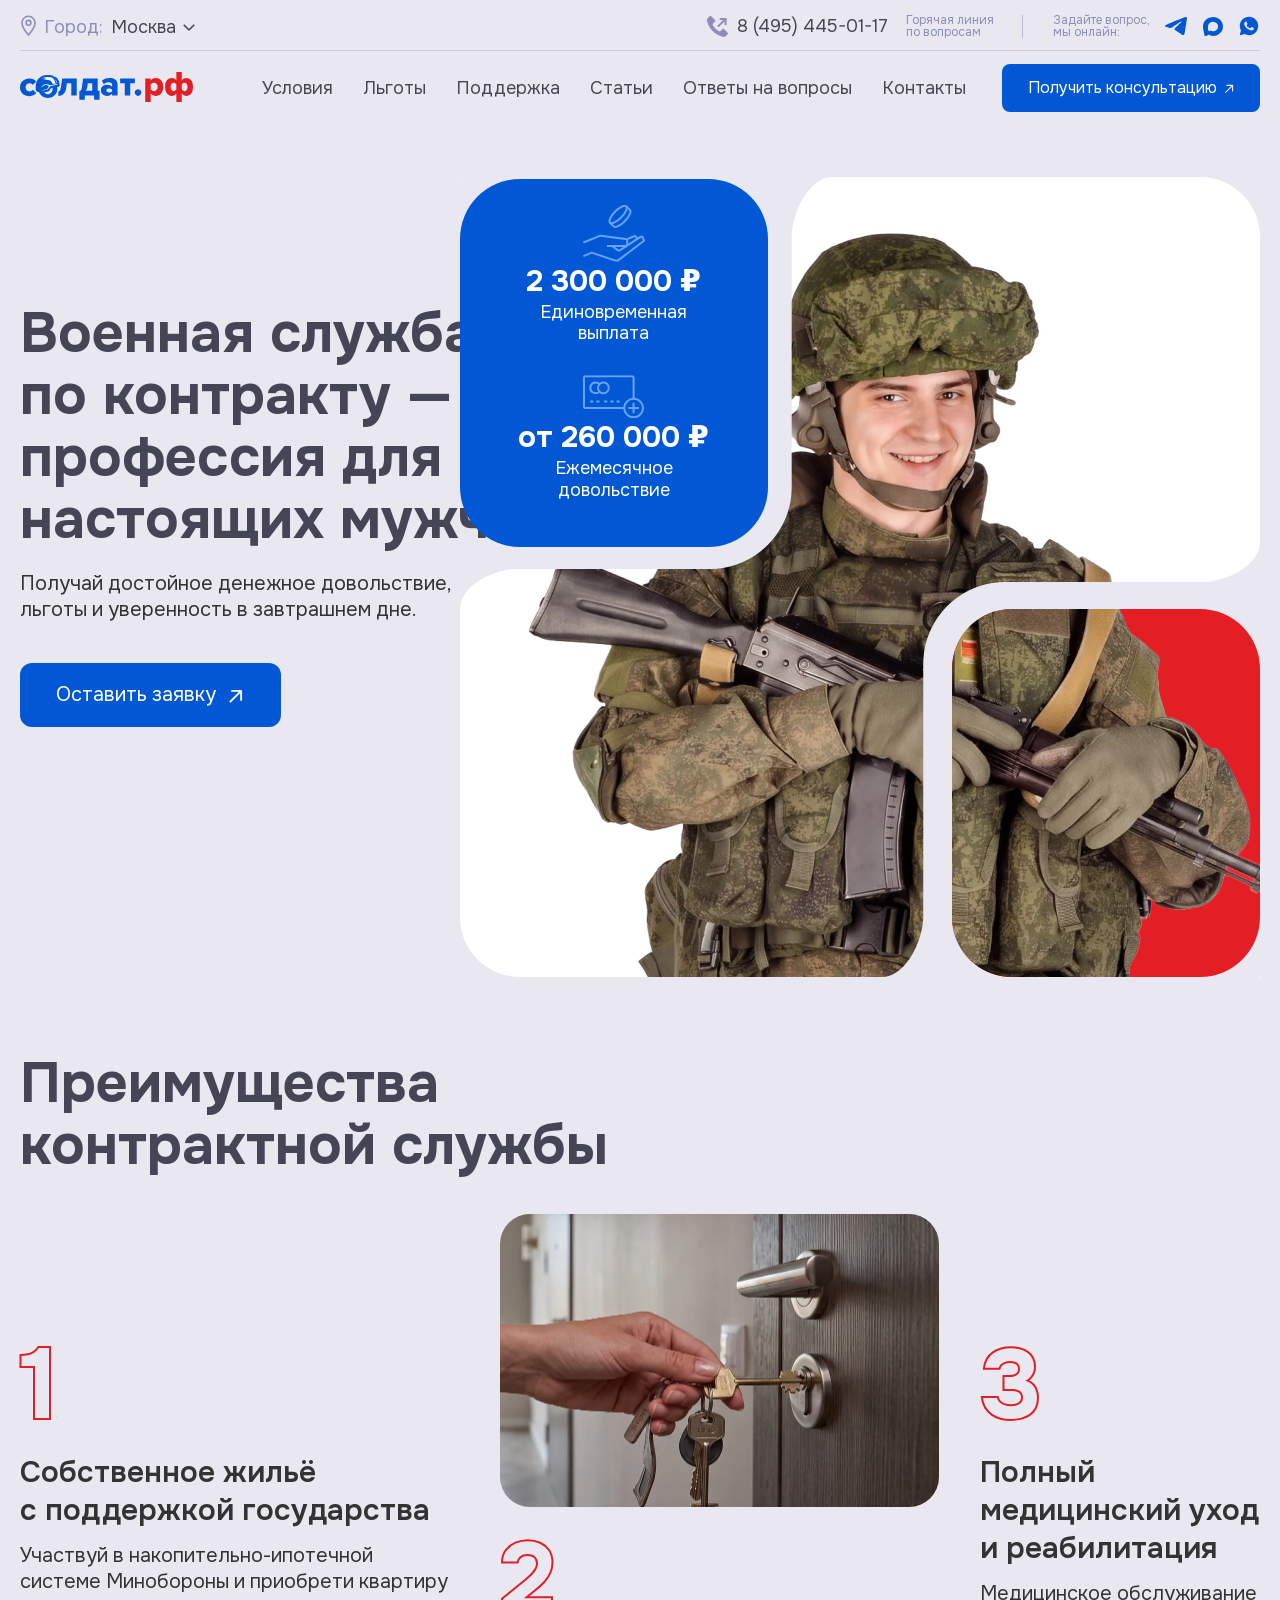
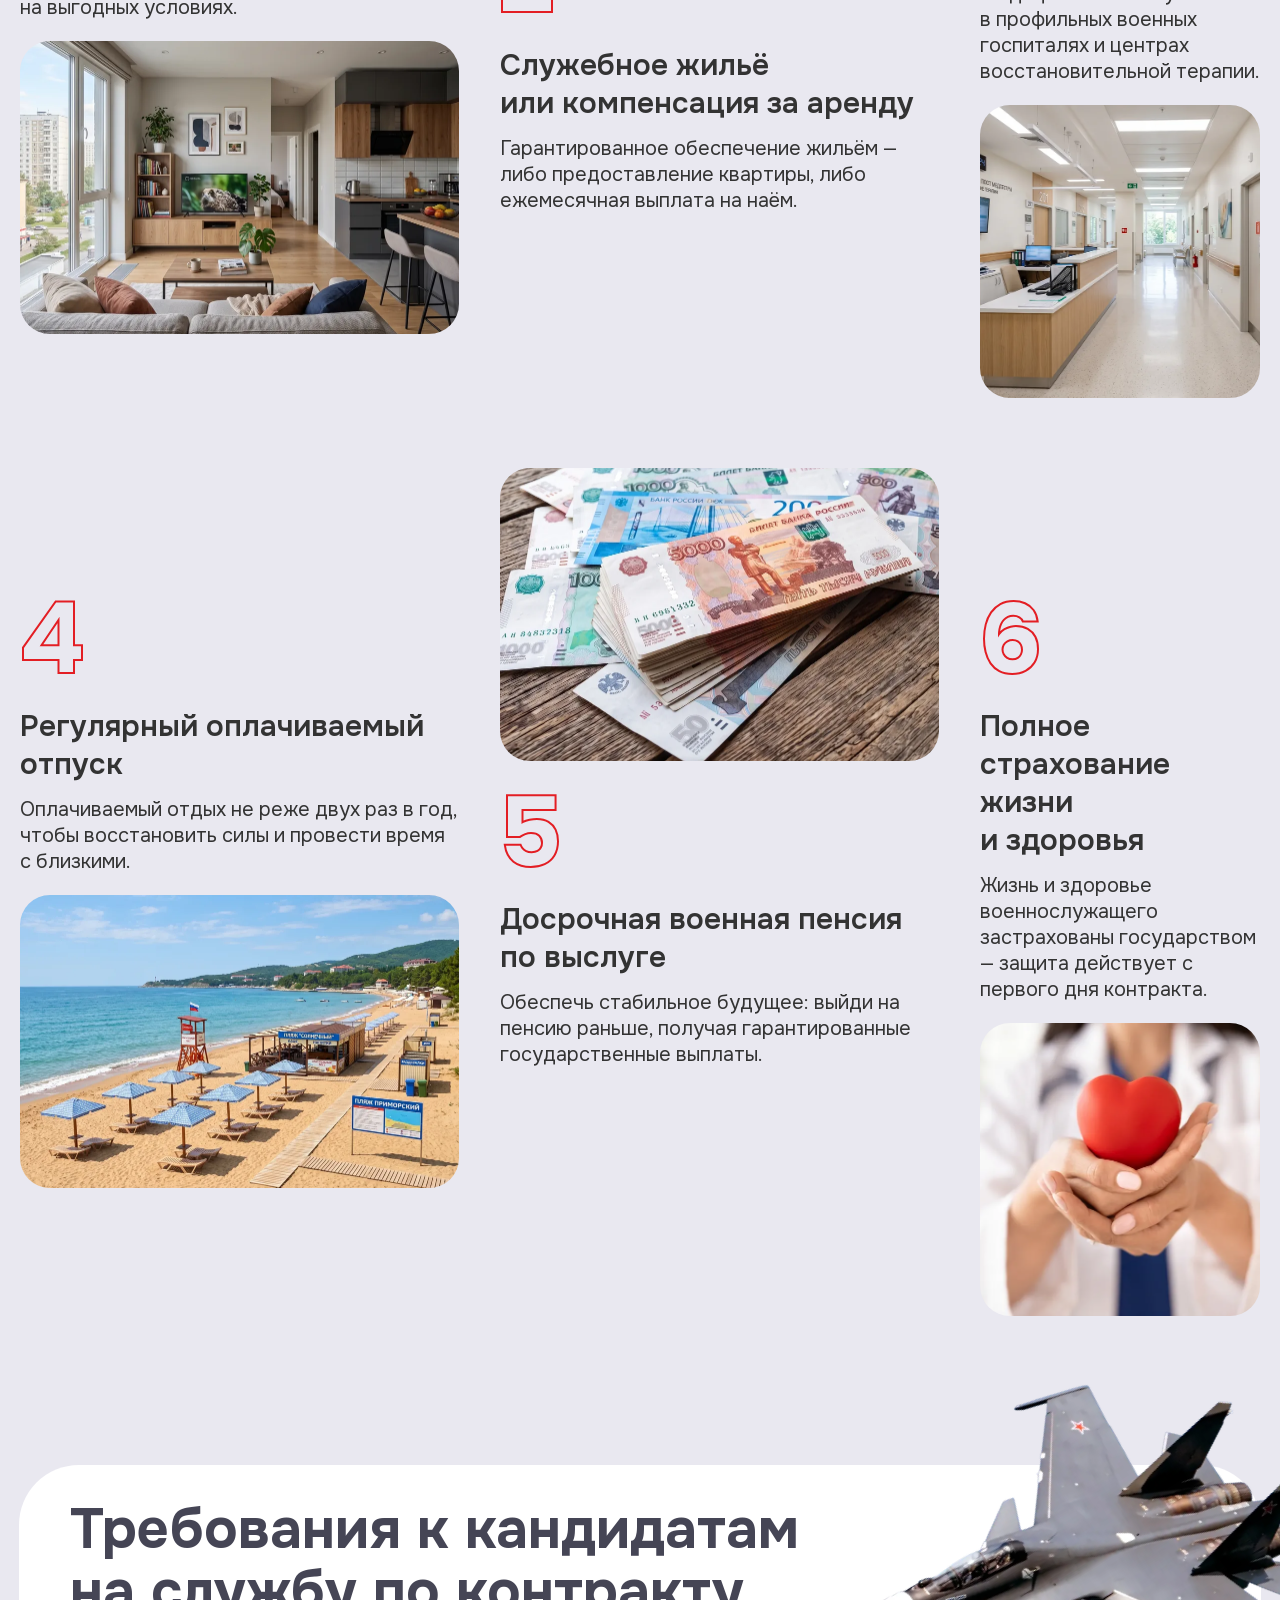
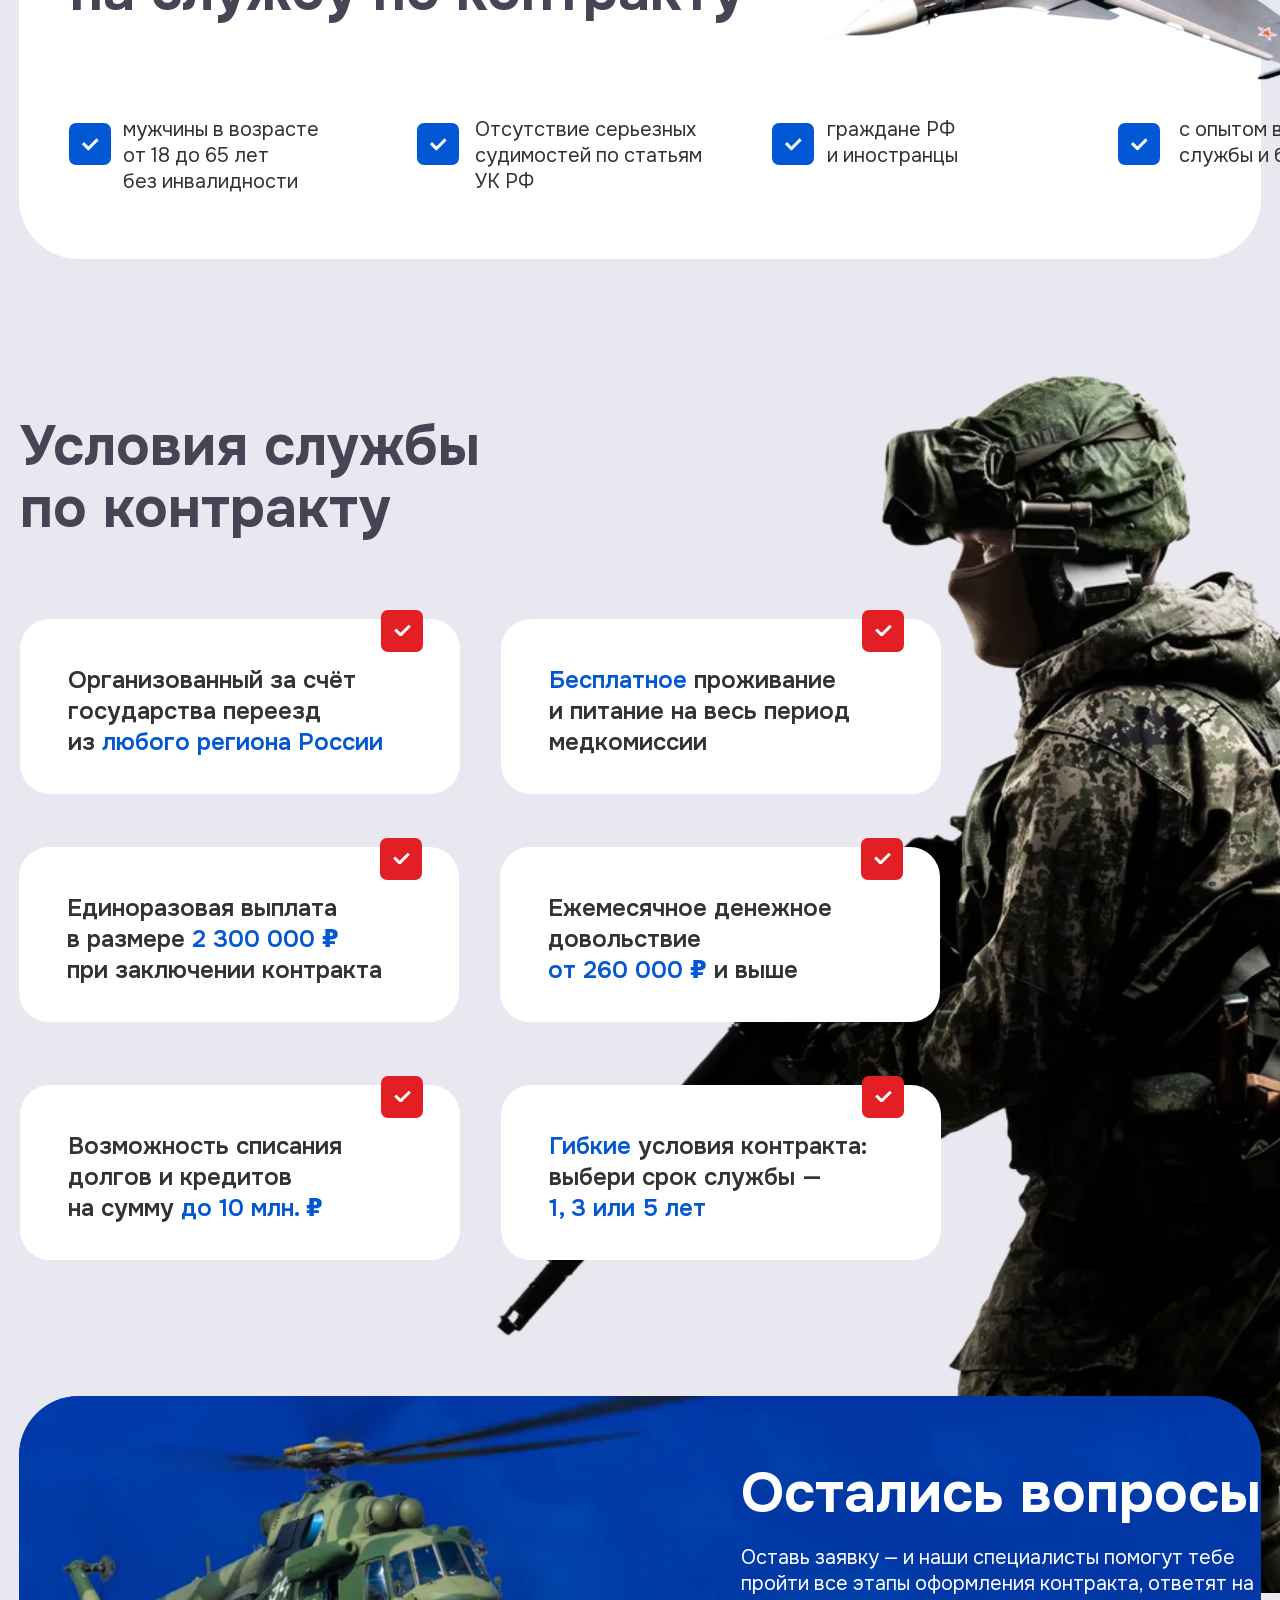
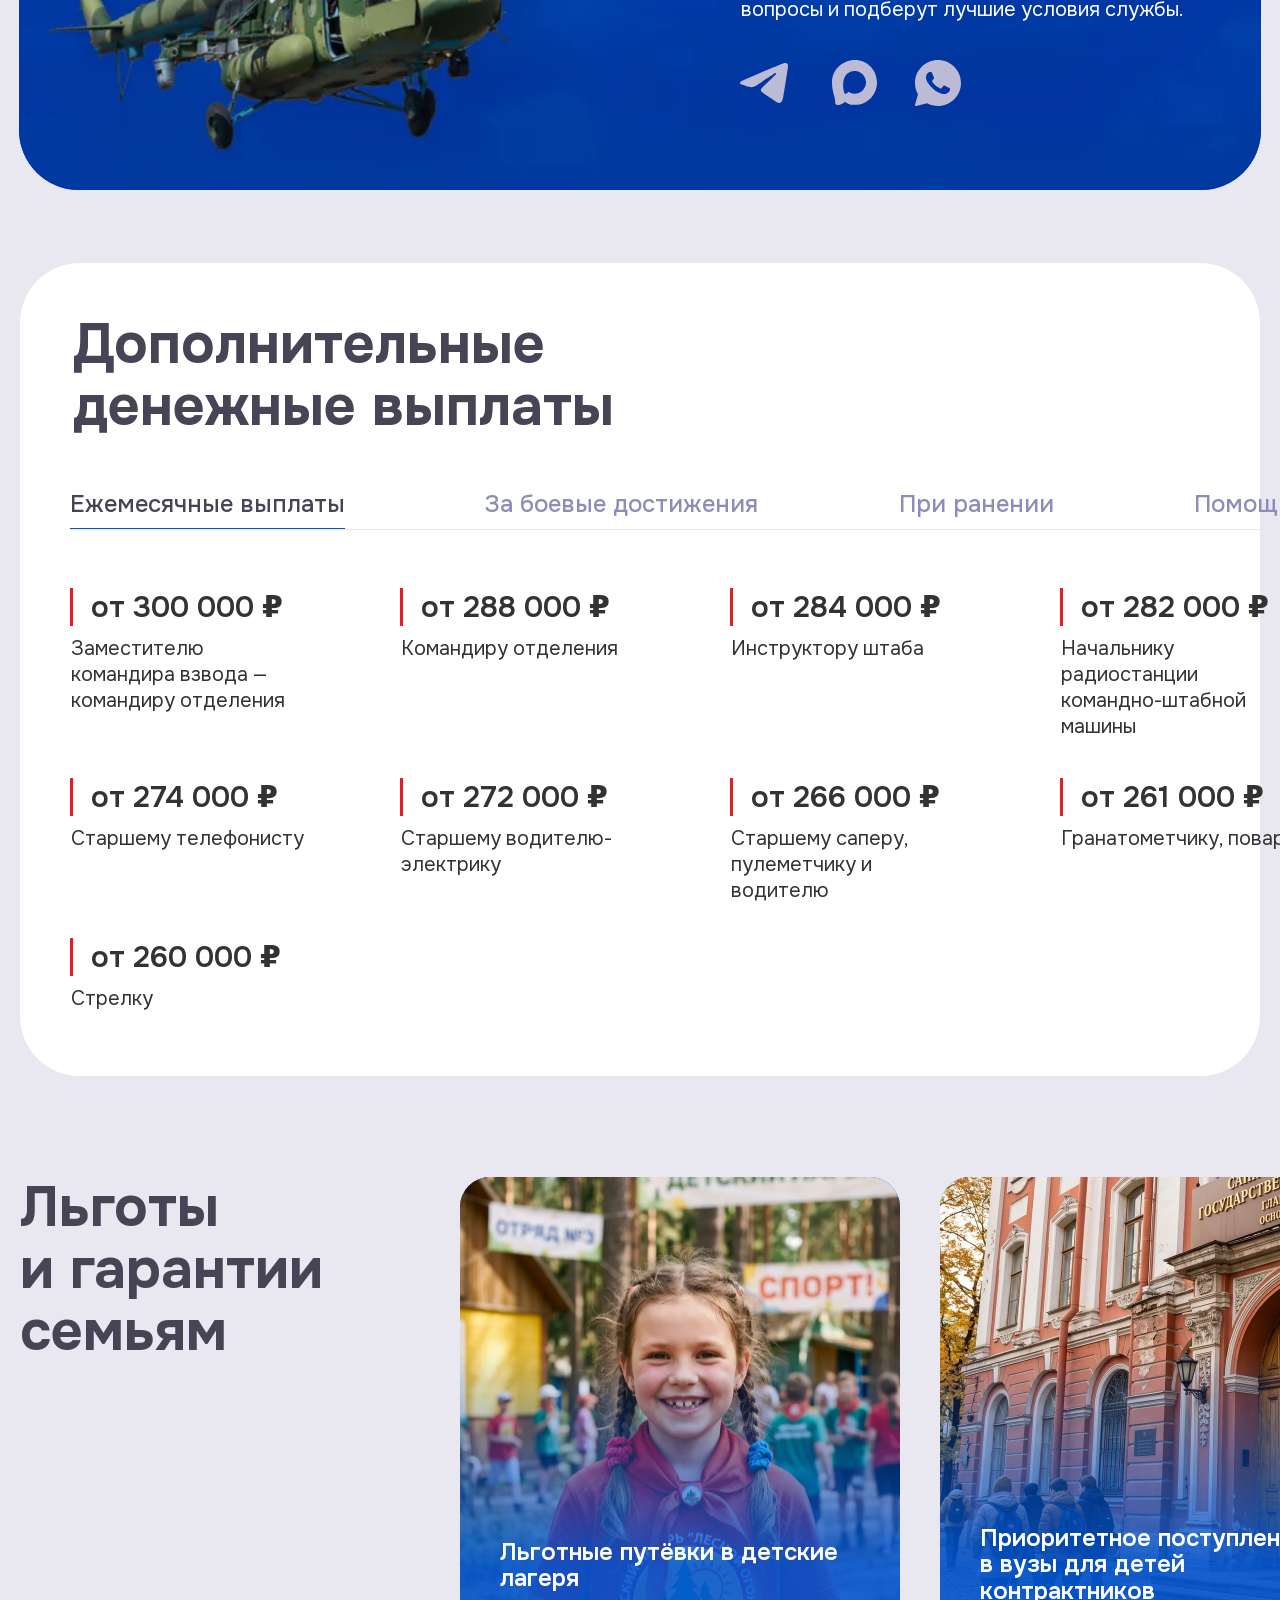
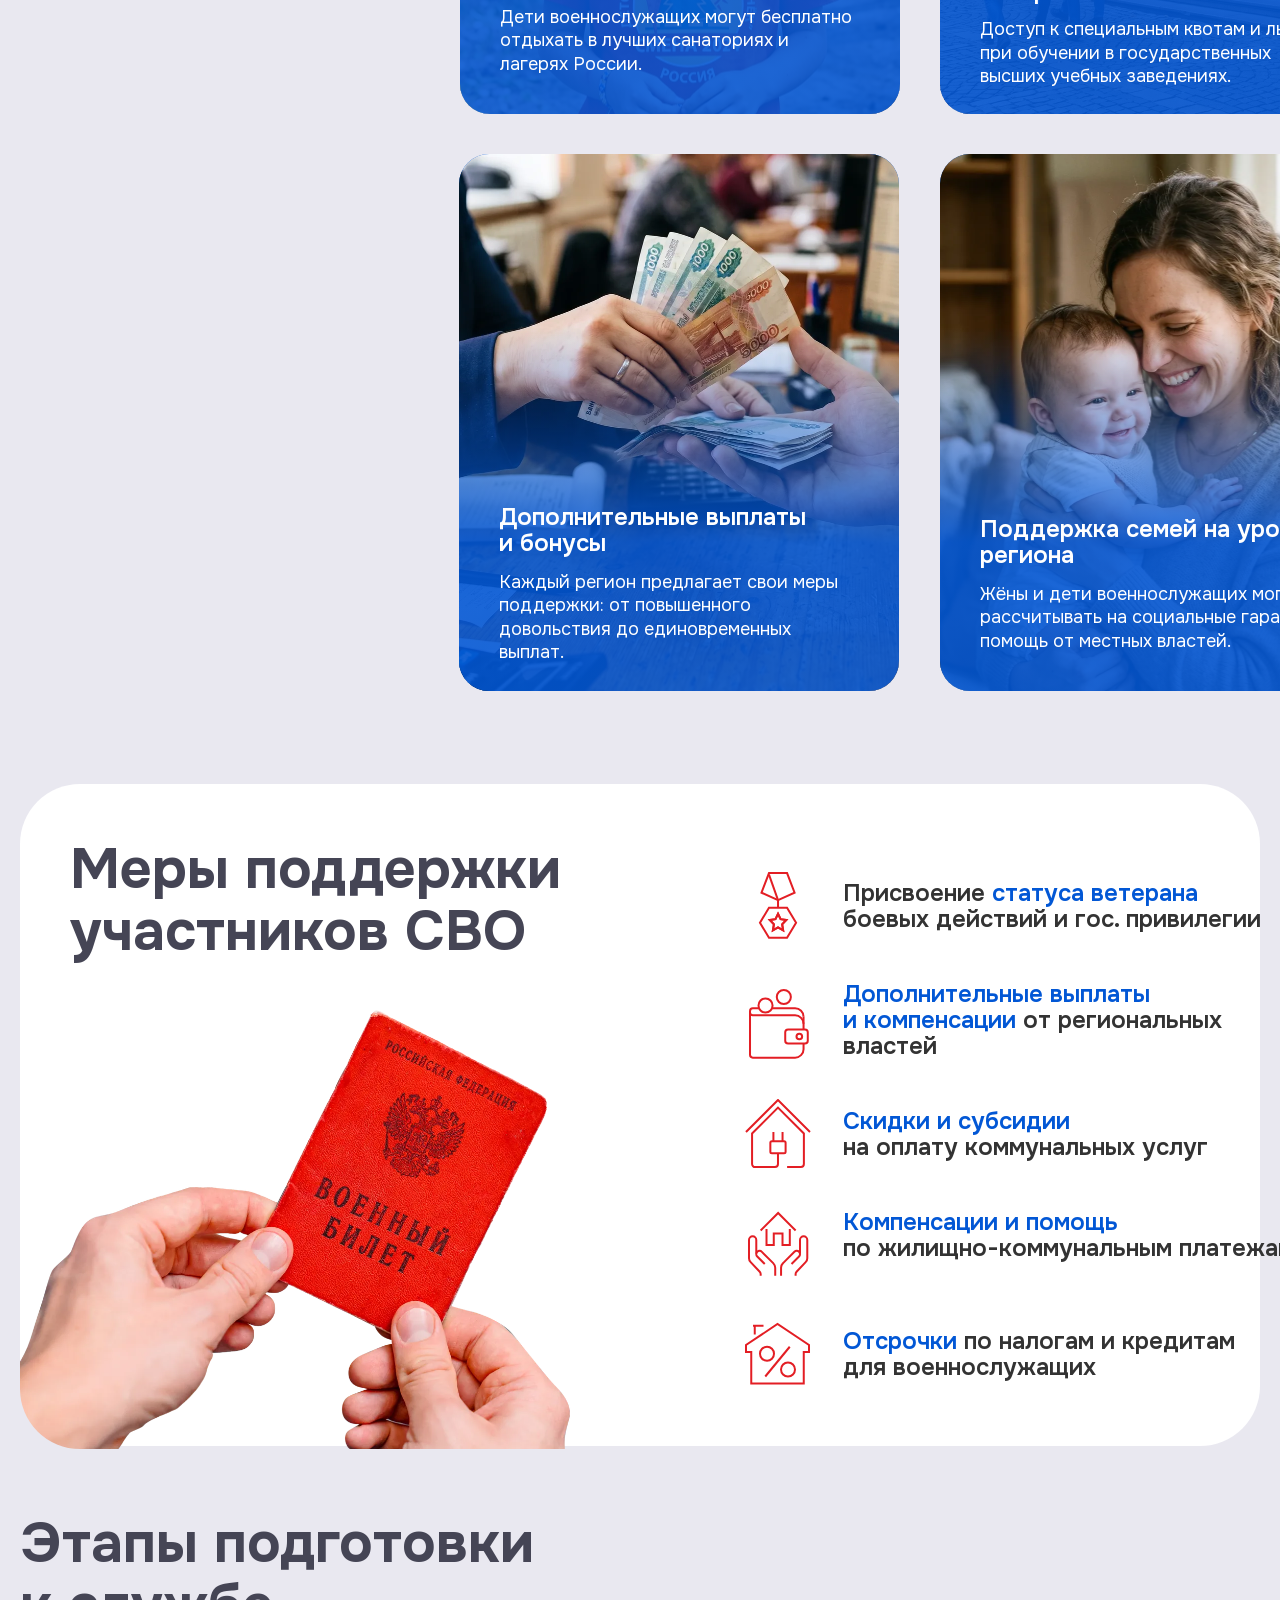
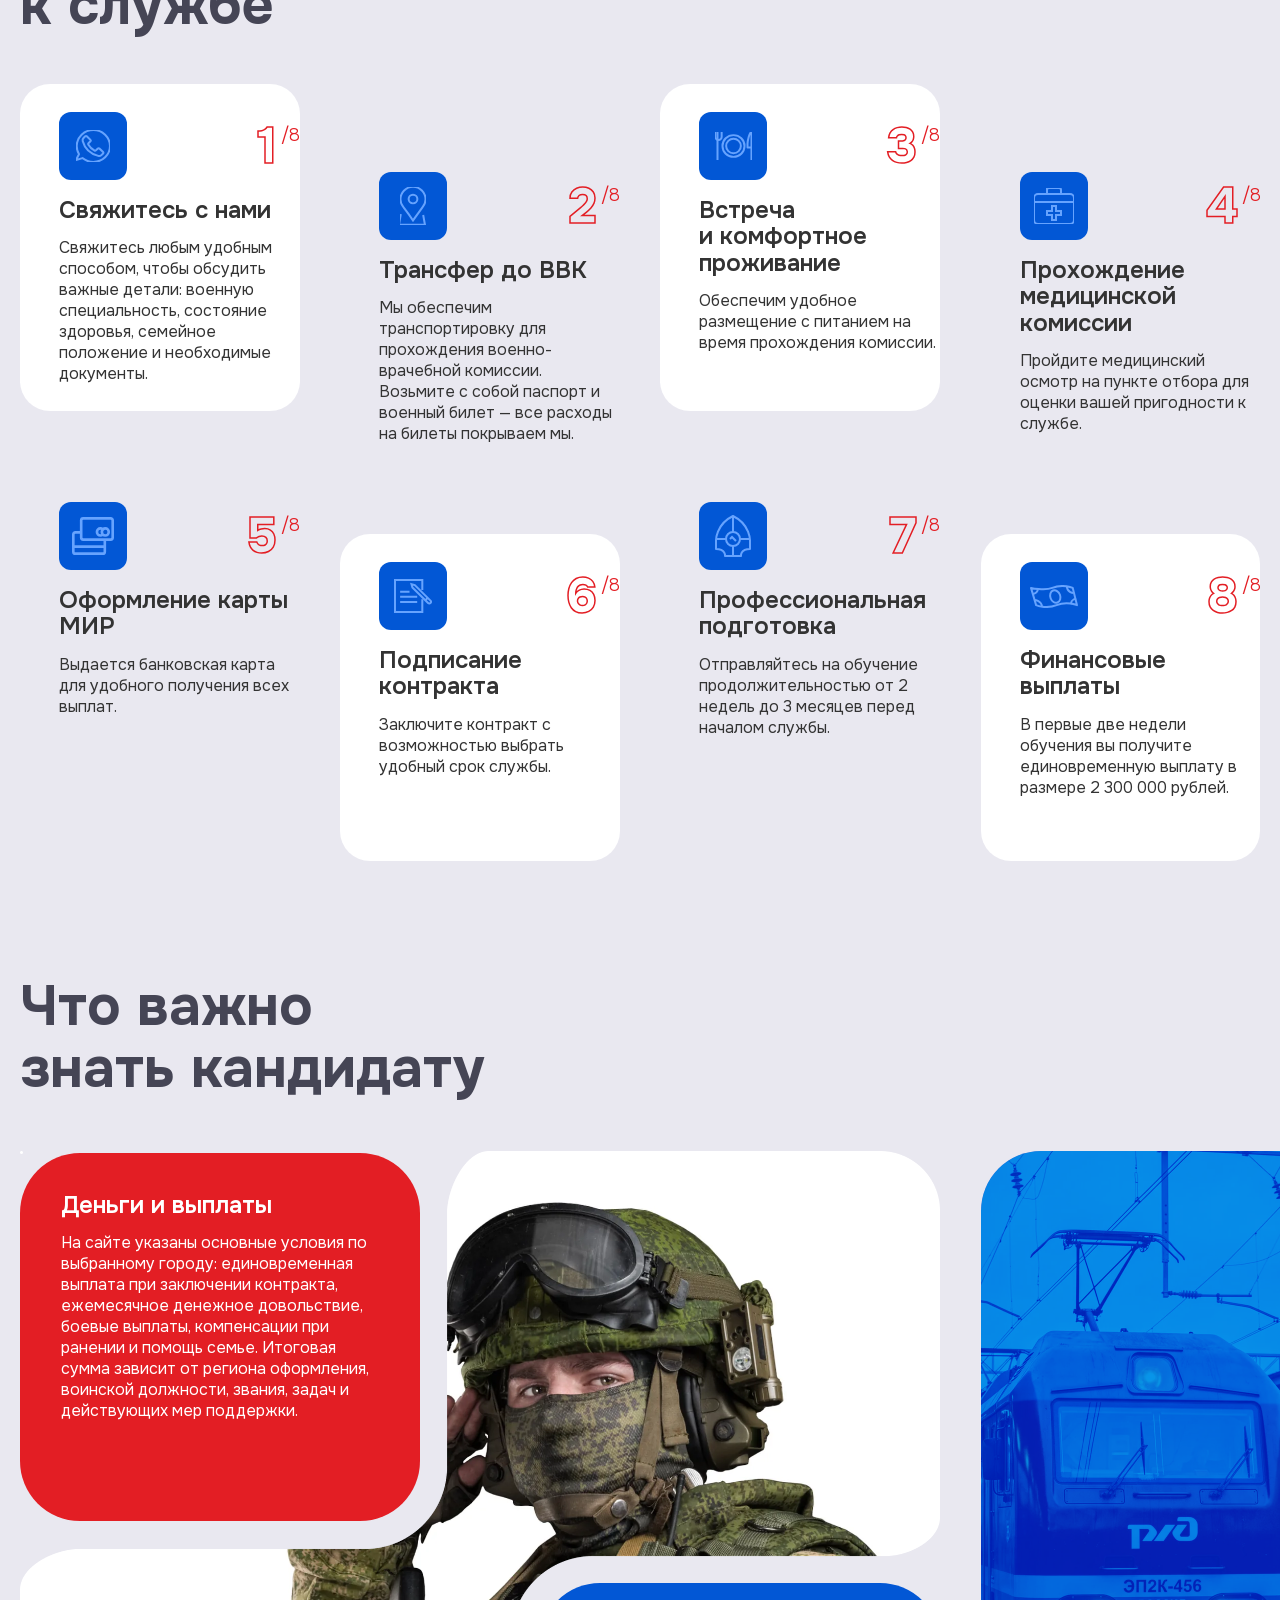
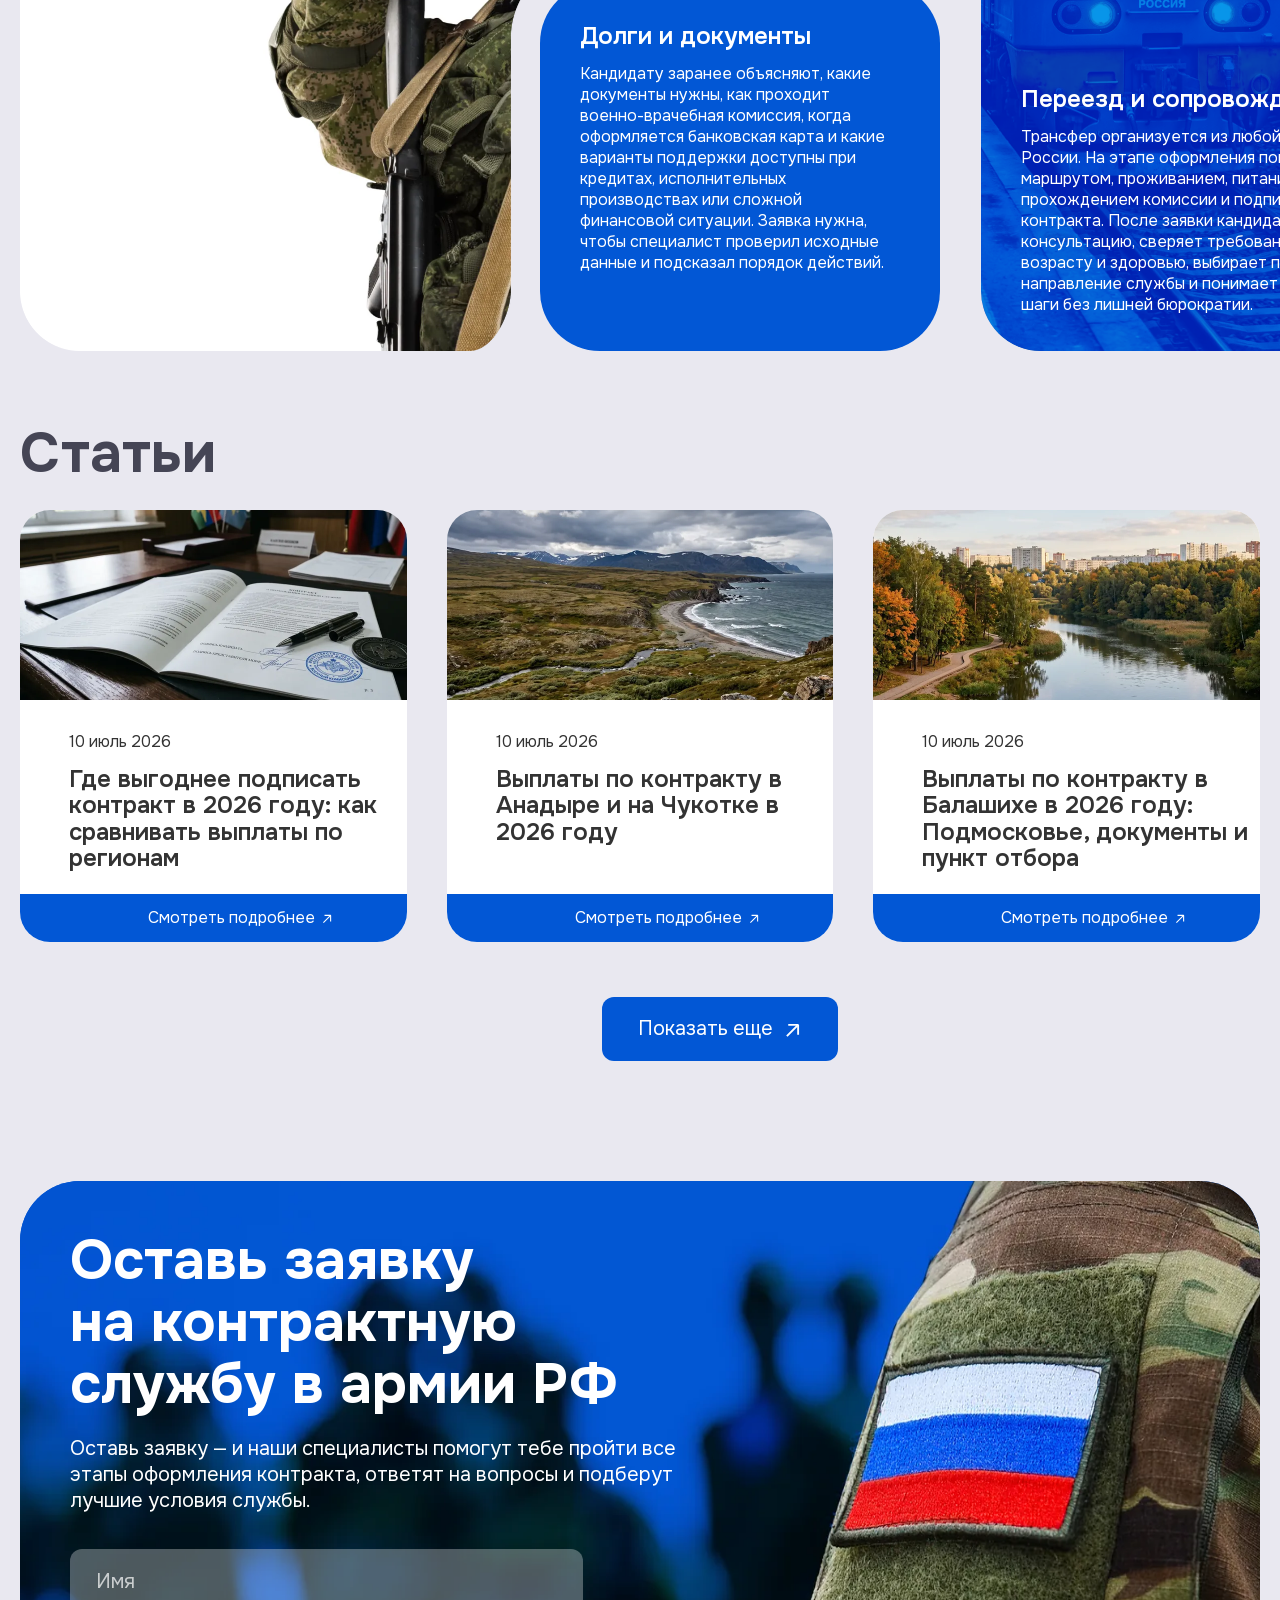
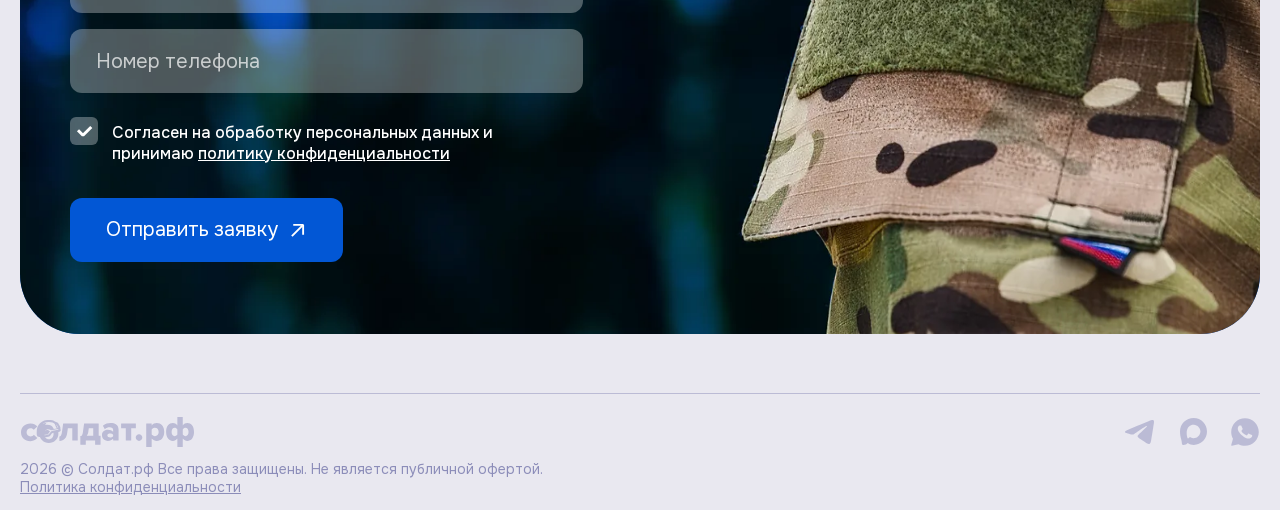
==== commit 2ddd6db7: "Update styles and bump version to 1.2.2" ====
--- a/templates/soldat/index.html
+++ b/templates/soldat/index.html
@@ -5,9 +5,9 @@
 	<meta charset="utf-8">
 	<meta name="viewport" content="width=device-width,initial-scale=1">
 	<title>солдат.рф — военная служба по контракту</title>
-	<link rel="stylesheet" href="css/style.css?ver=1.2.1">
-	<link rel="stylesheet" href="css/sections.css?ver=1.2.1">
-	<link rel="stylesheet" href="css/engine.css?ver=1.2.1">
+	<link rel="stylesheet" href="css/style.css?ver=1.2.2">
+	<link rel="stylesheet" href="css/sections.css?ver=1.2.2">
+	<link rel="stylesheet" href="css/engine.css?ver=1.2.2">
 </head>
 
 <body class="">
@@ -1080,7 +1080,7 @@
 		</div>
 	</footer>
 
-	<script src="js/main.js?ver=1.2.1" defer></script>
+	<script src="js/main.js?ver=1.2.2" defer></script>
 </body>
 
 </html>
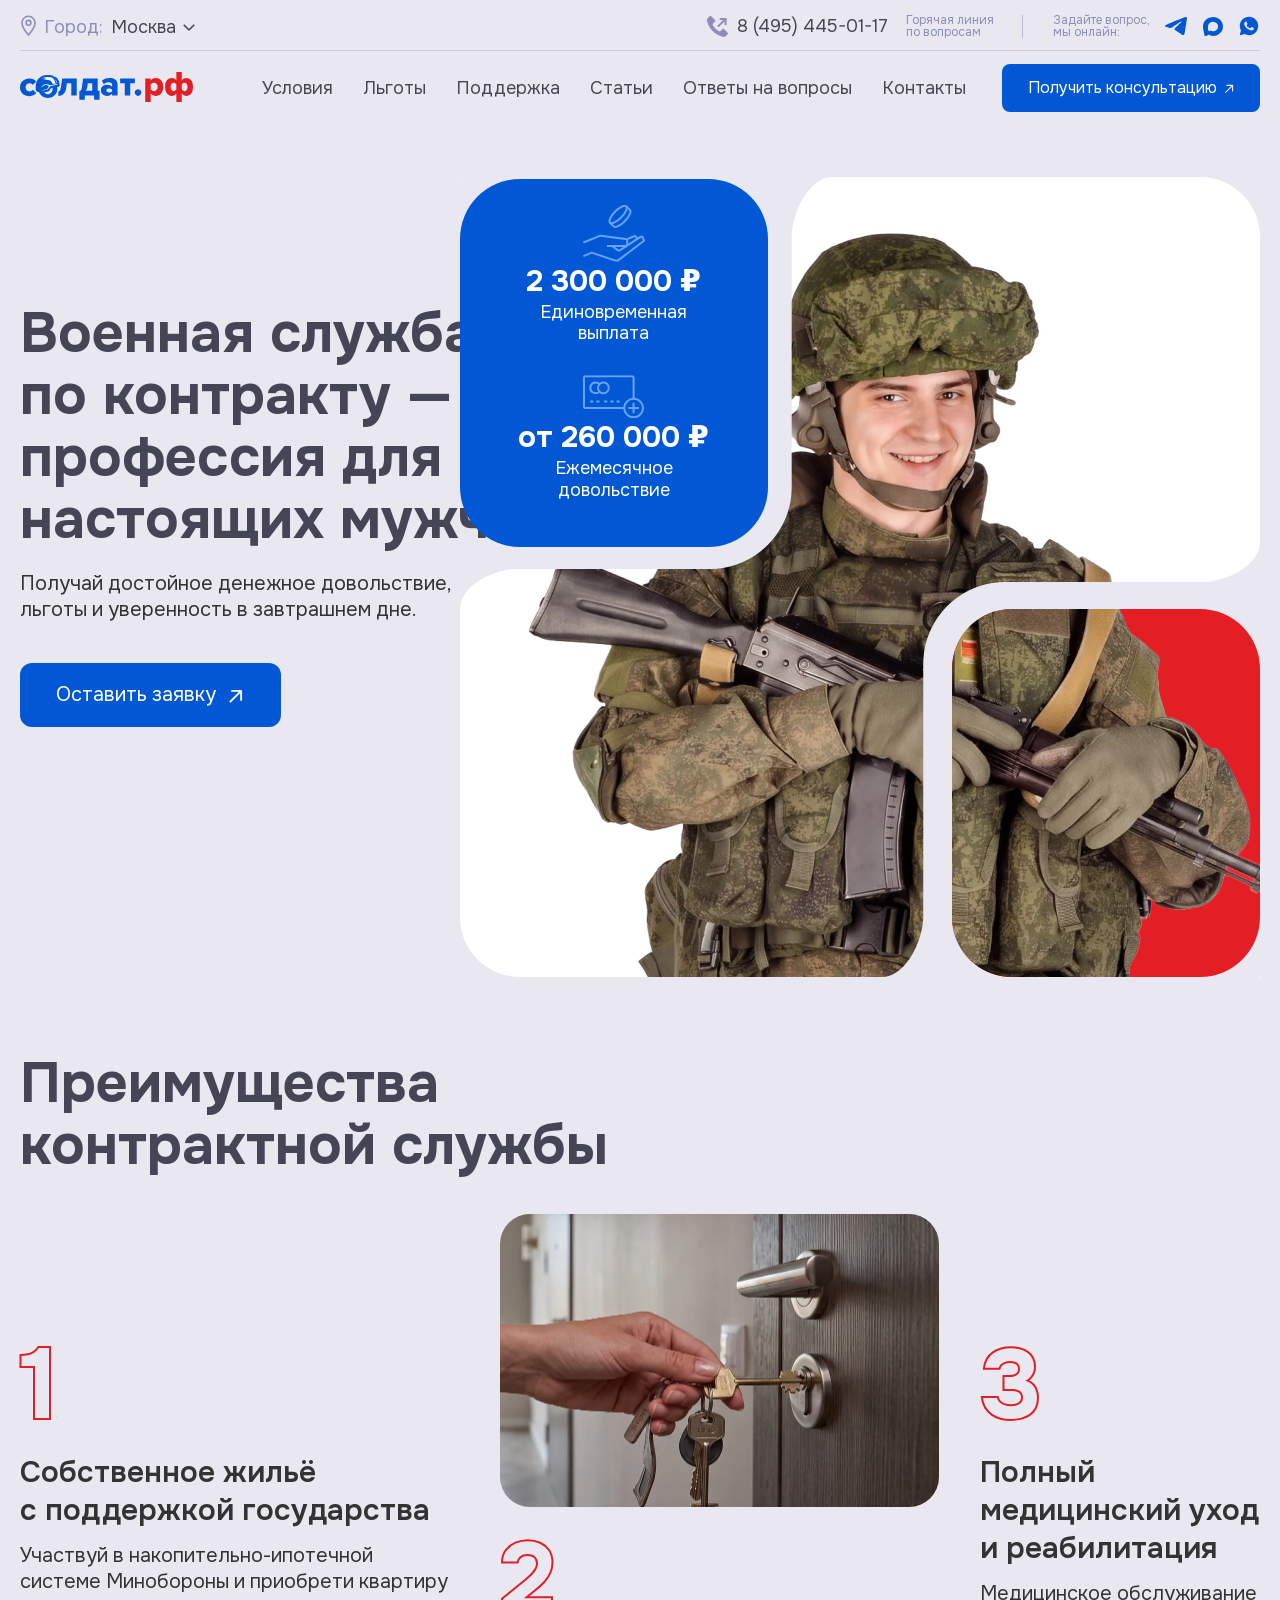
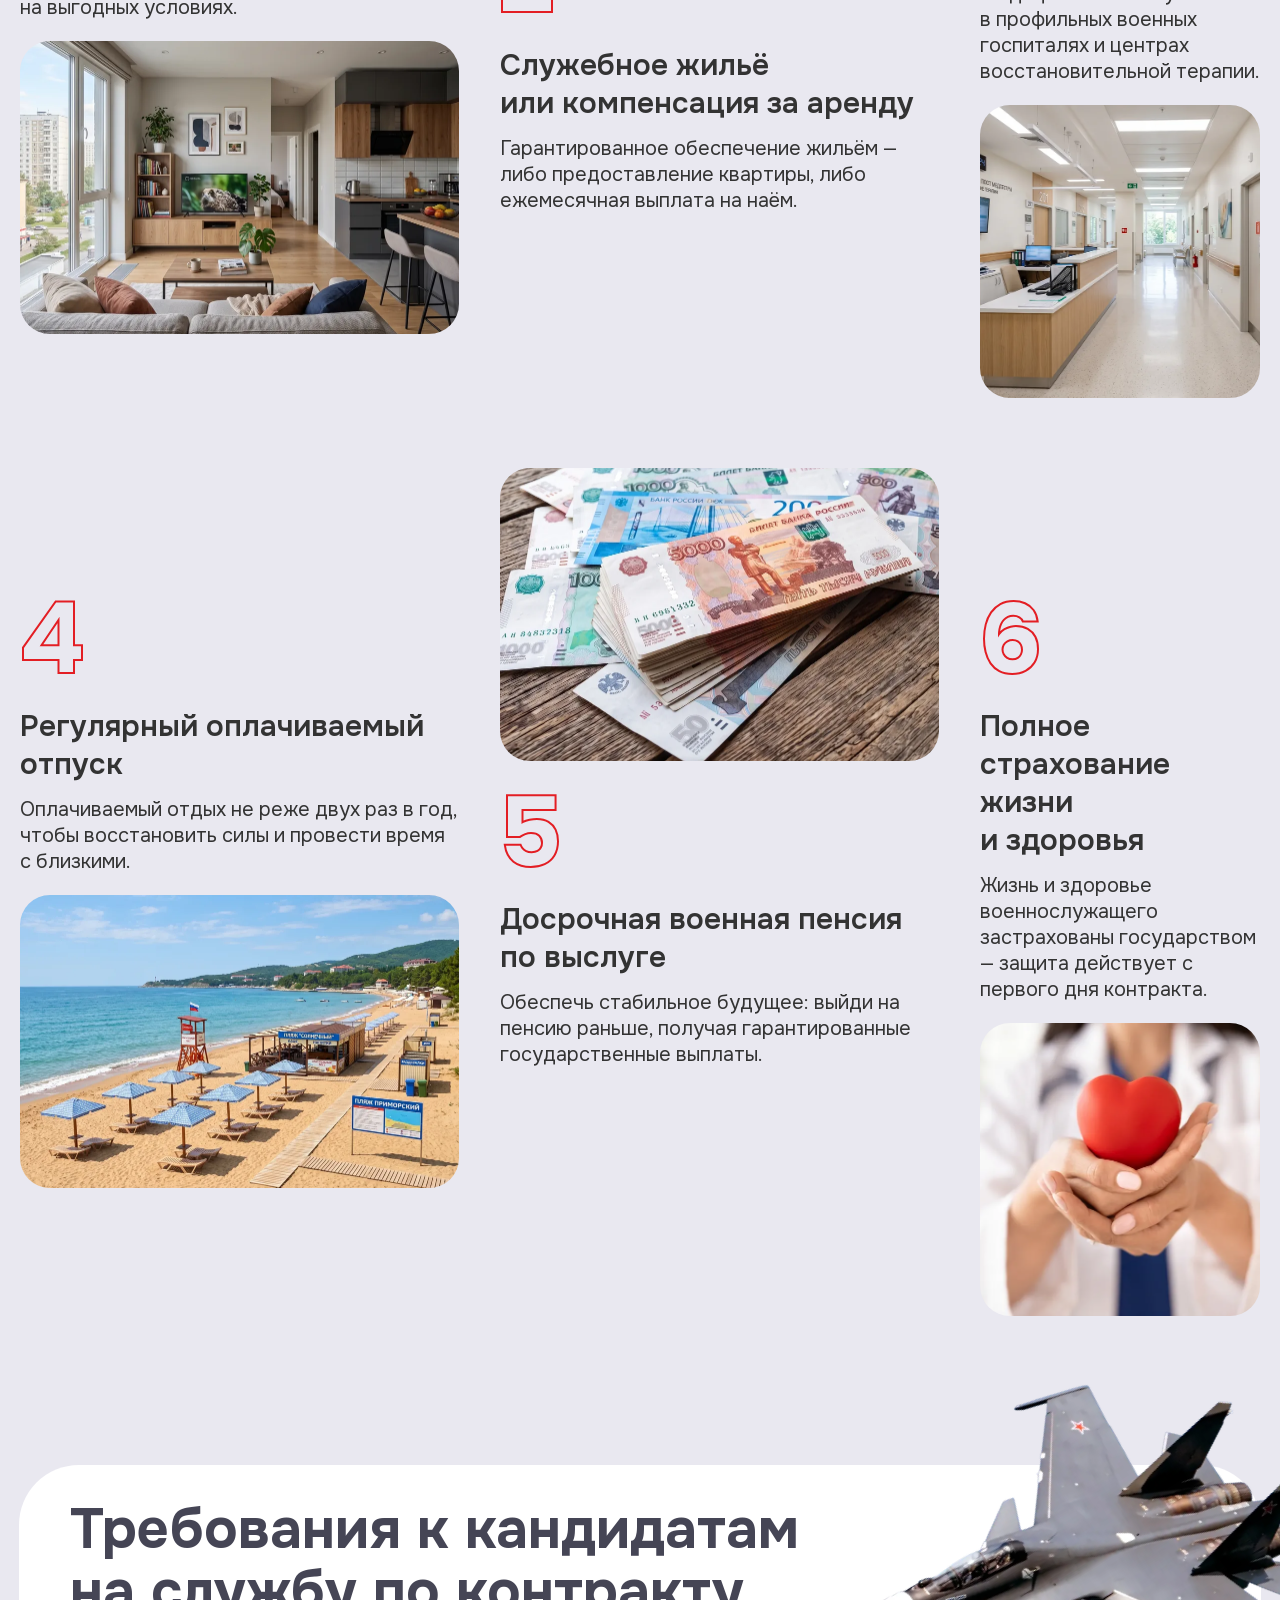
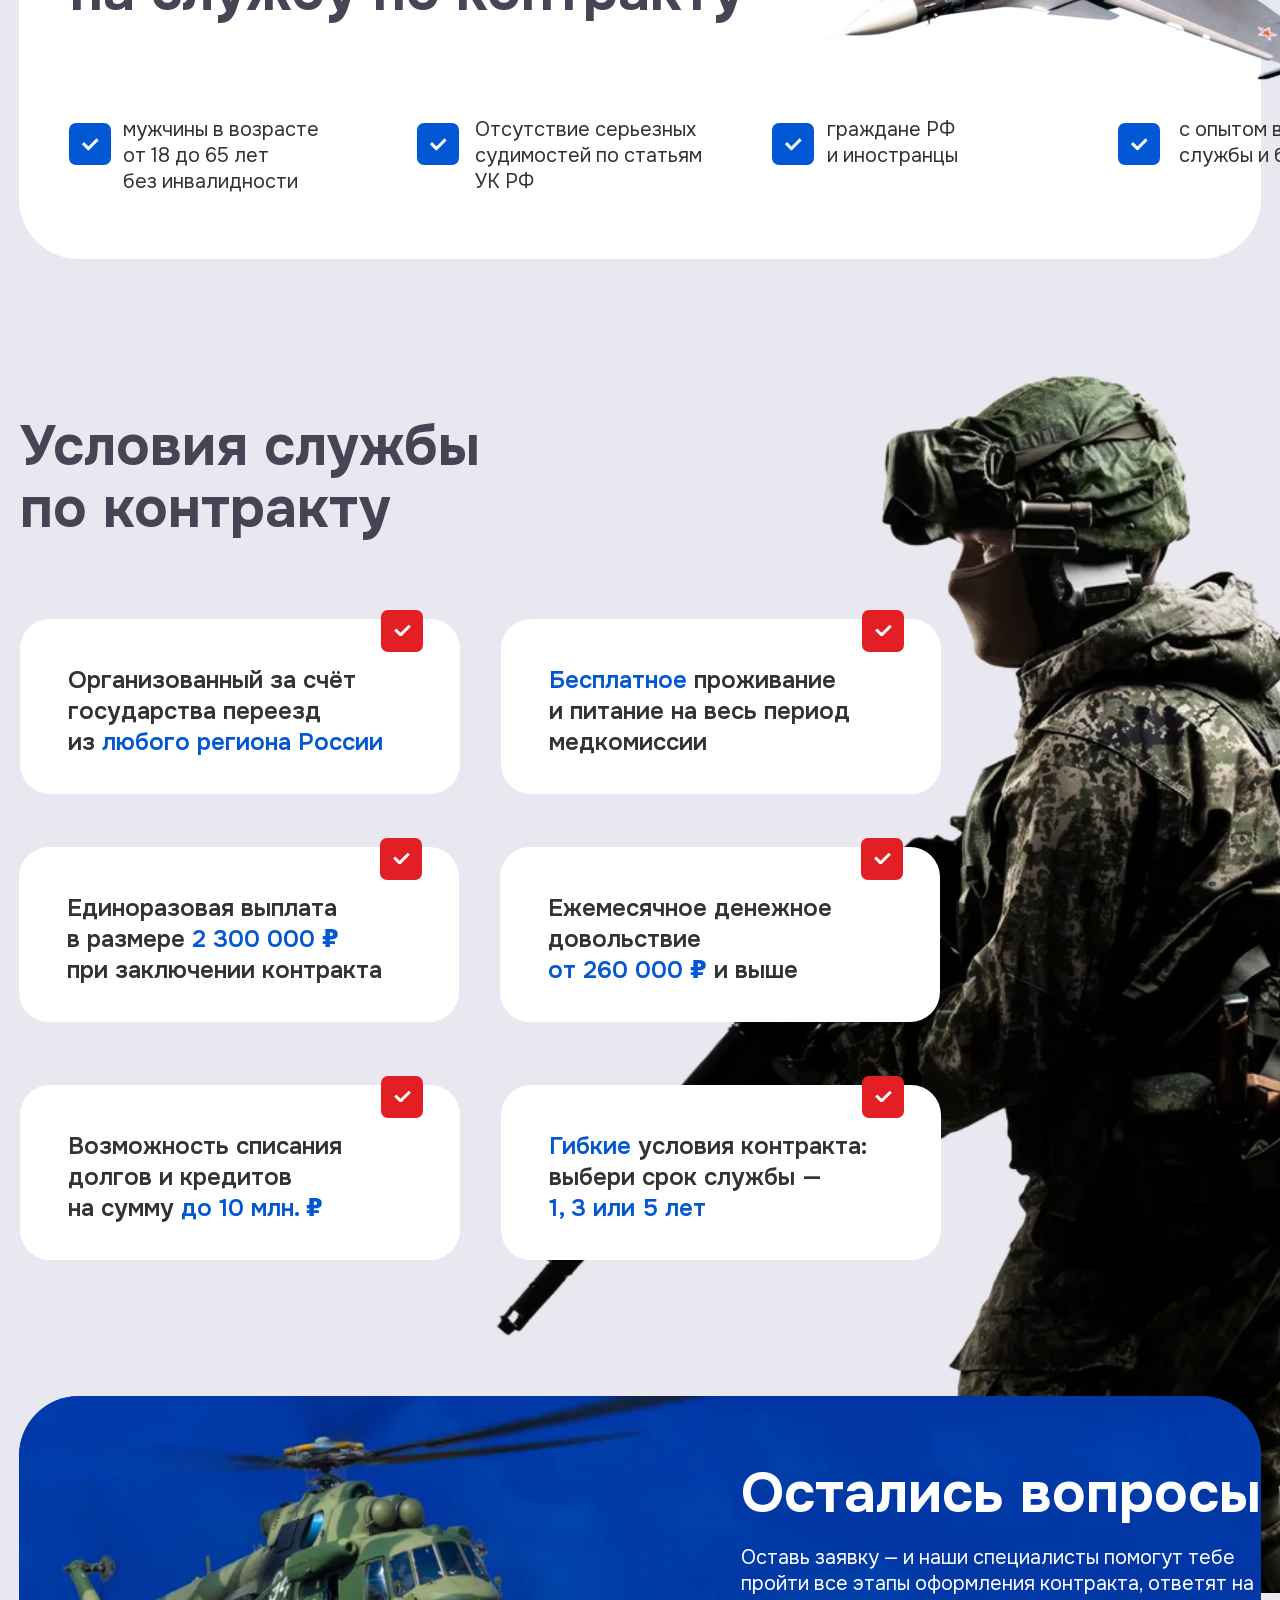
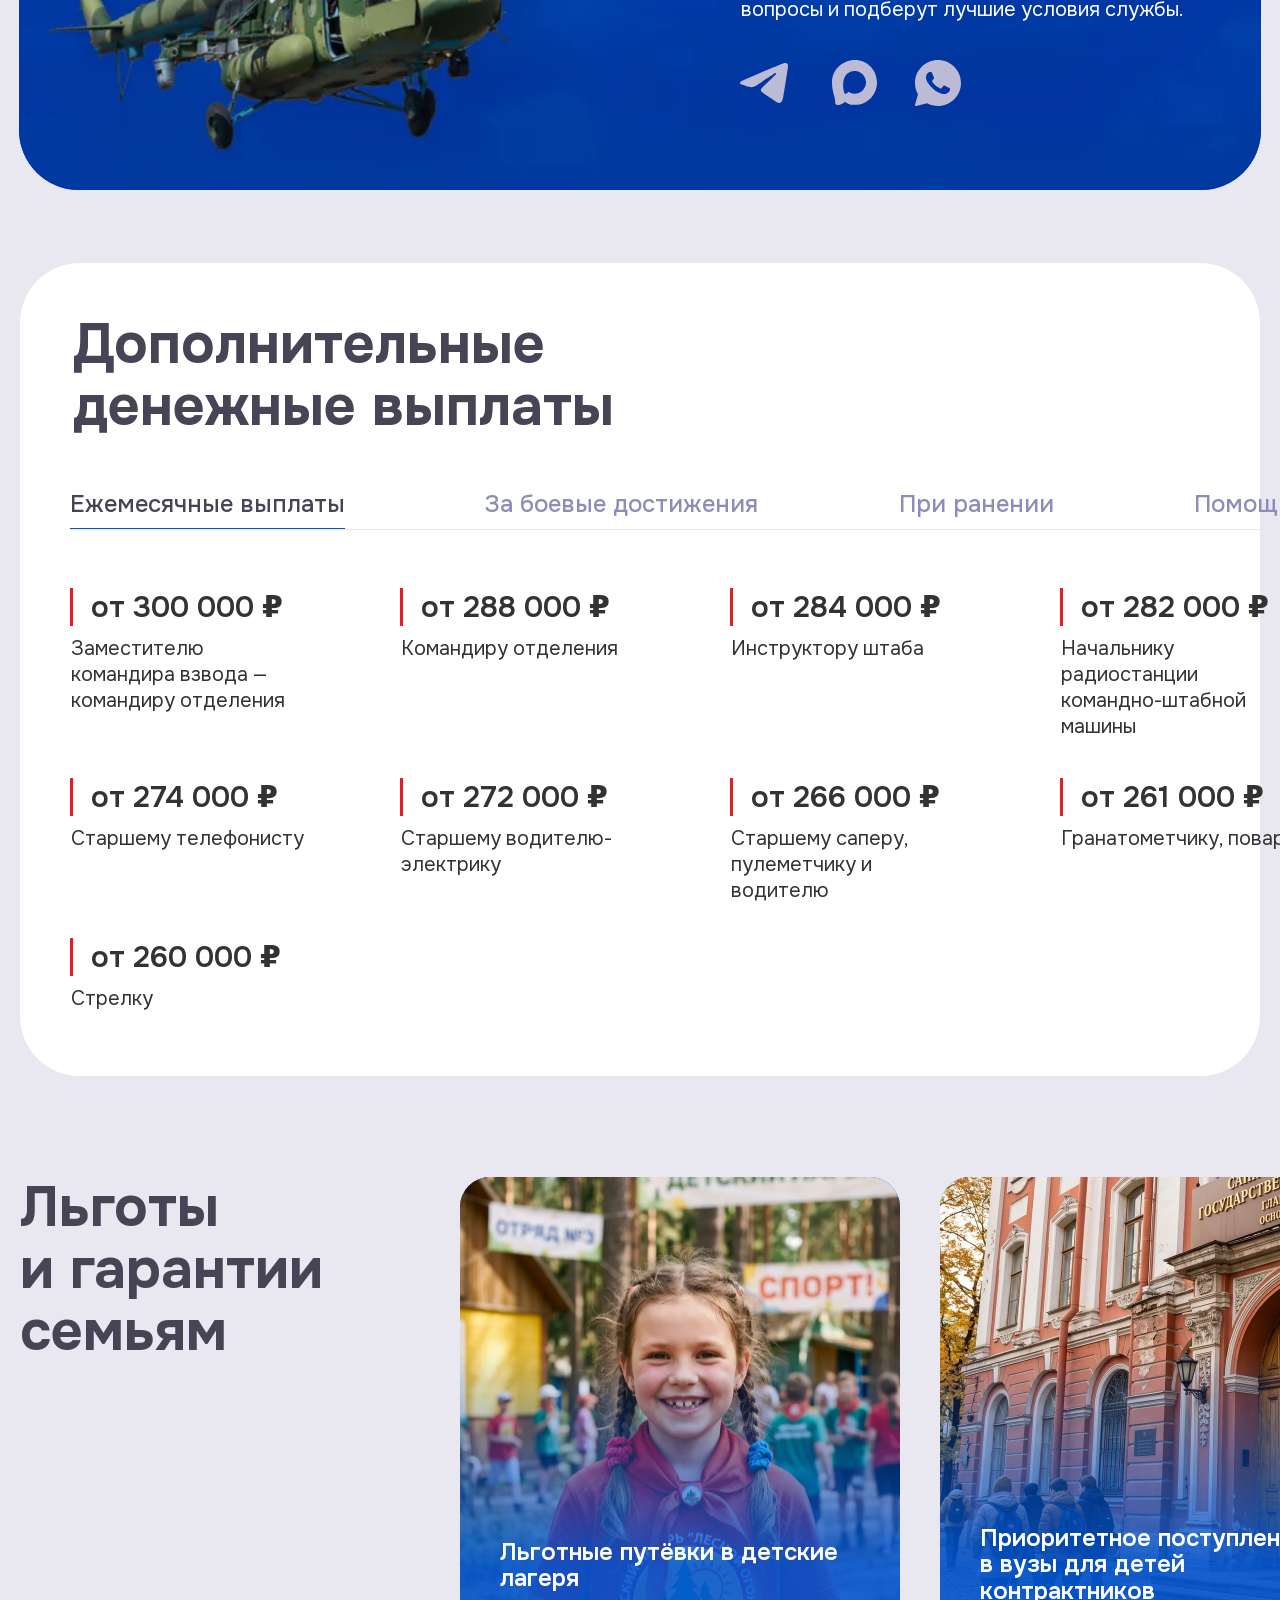
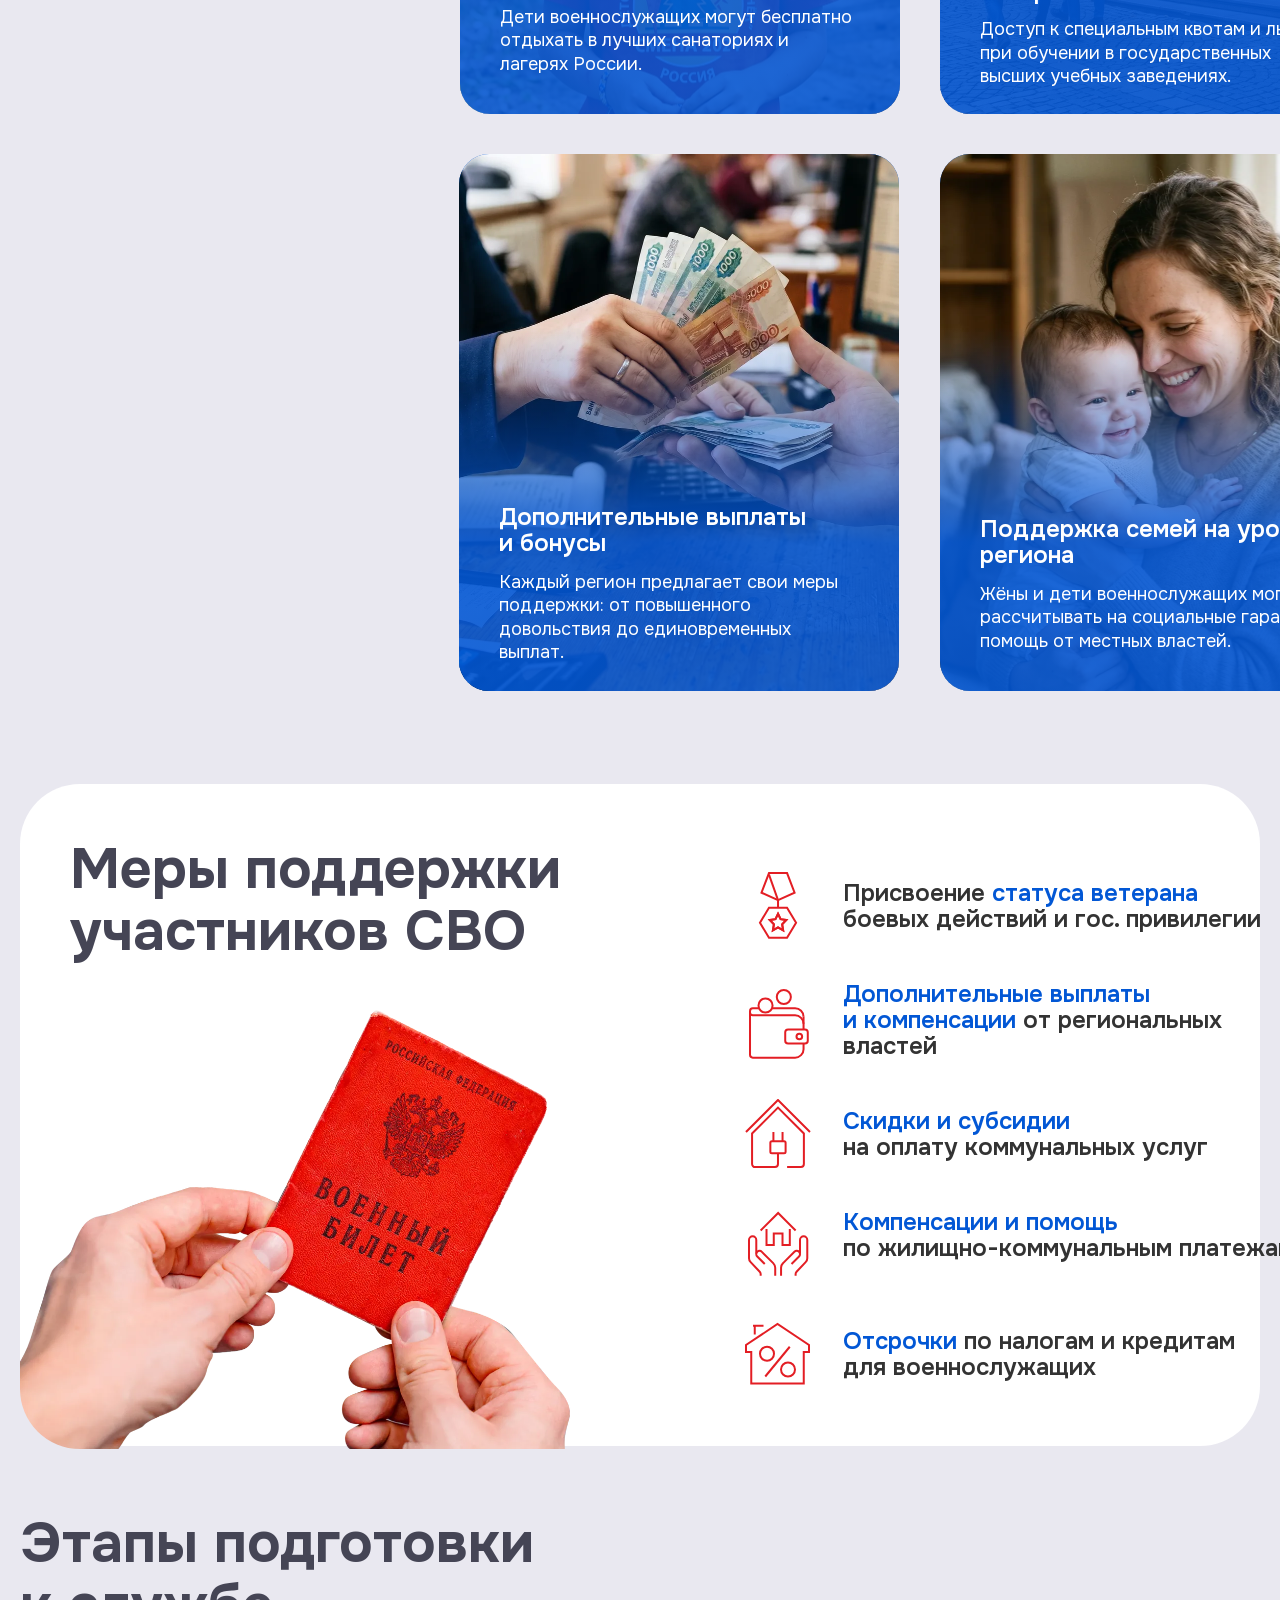
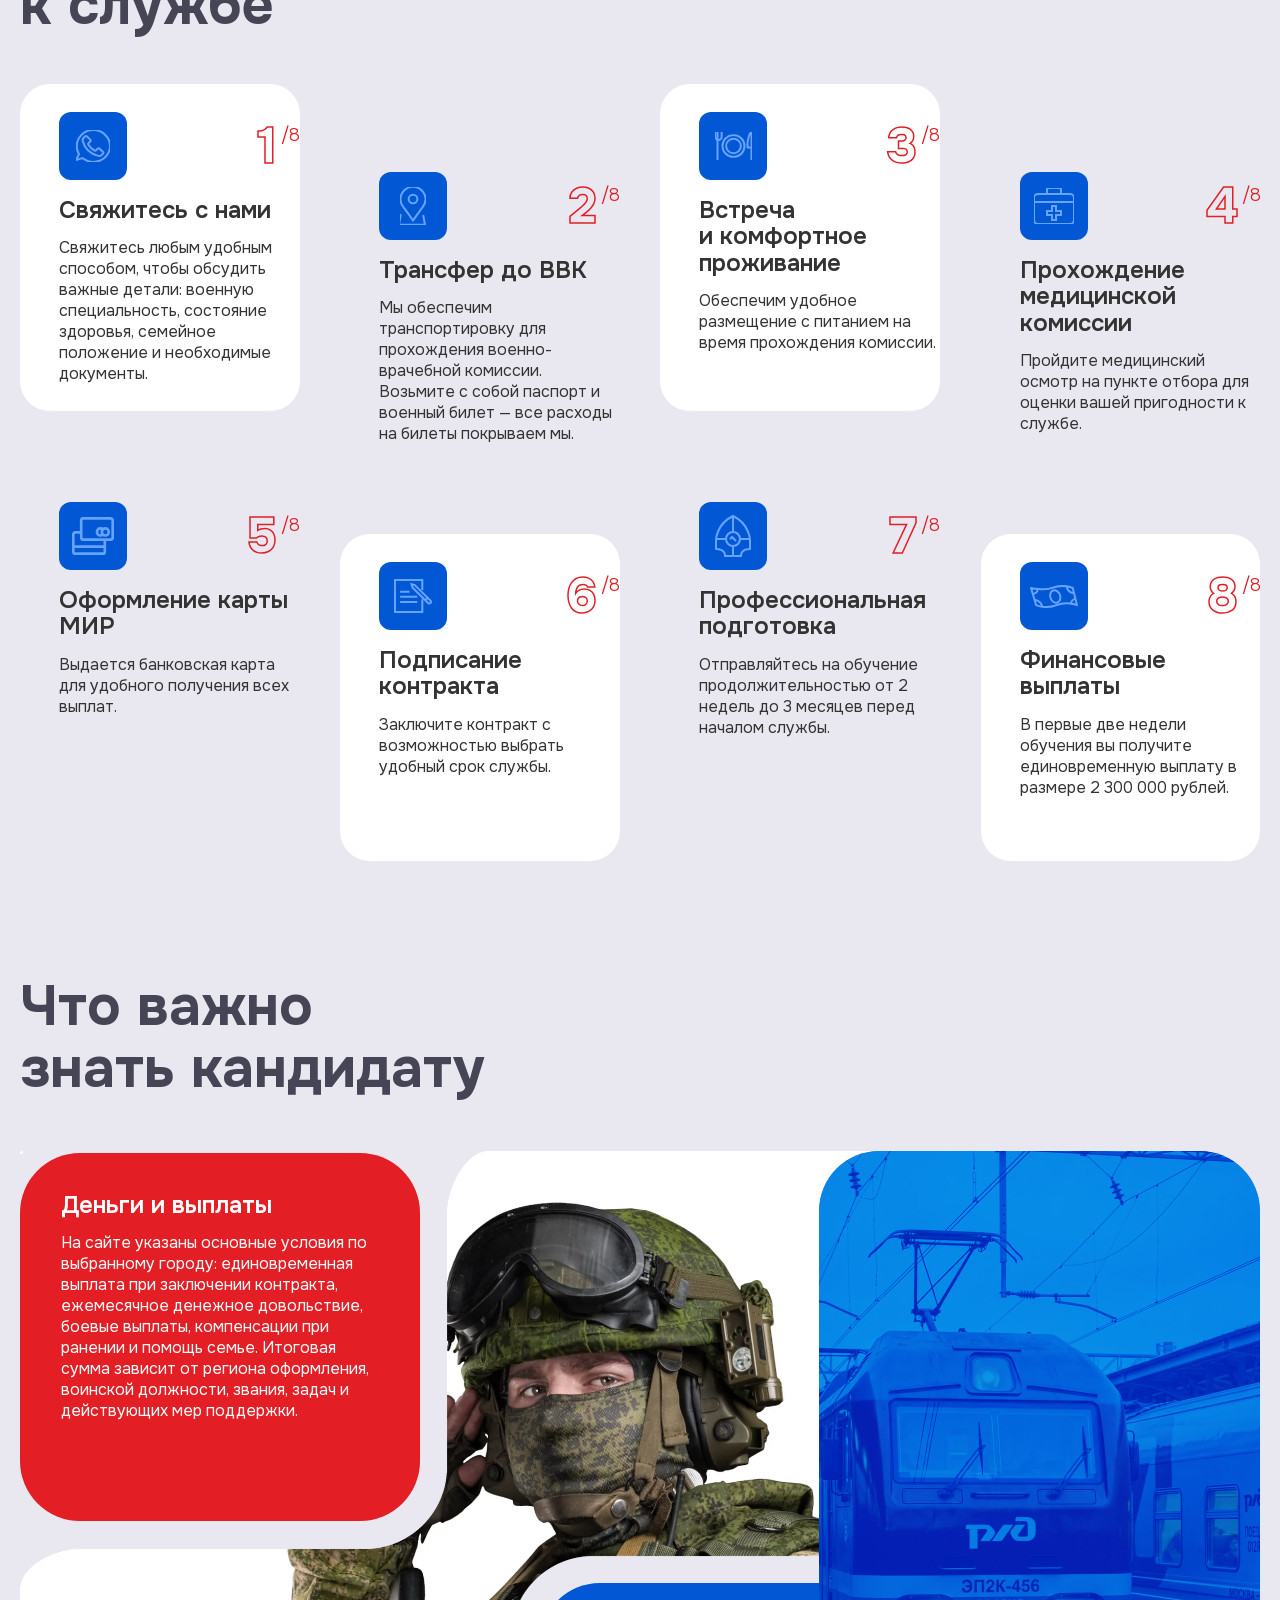
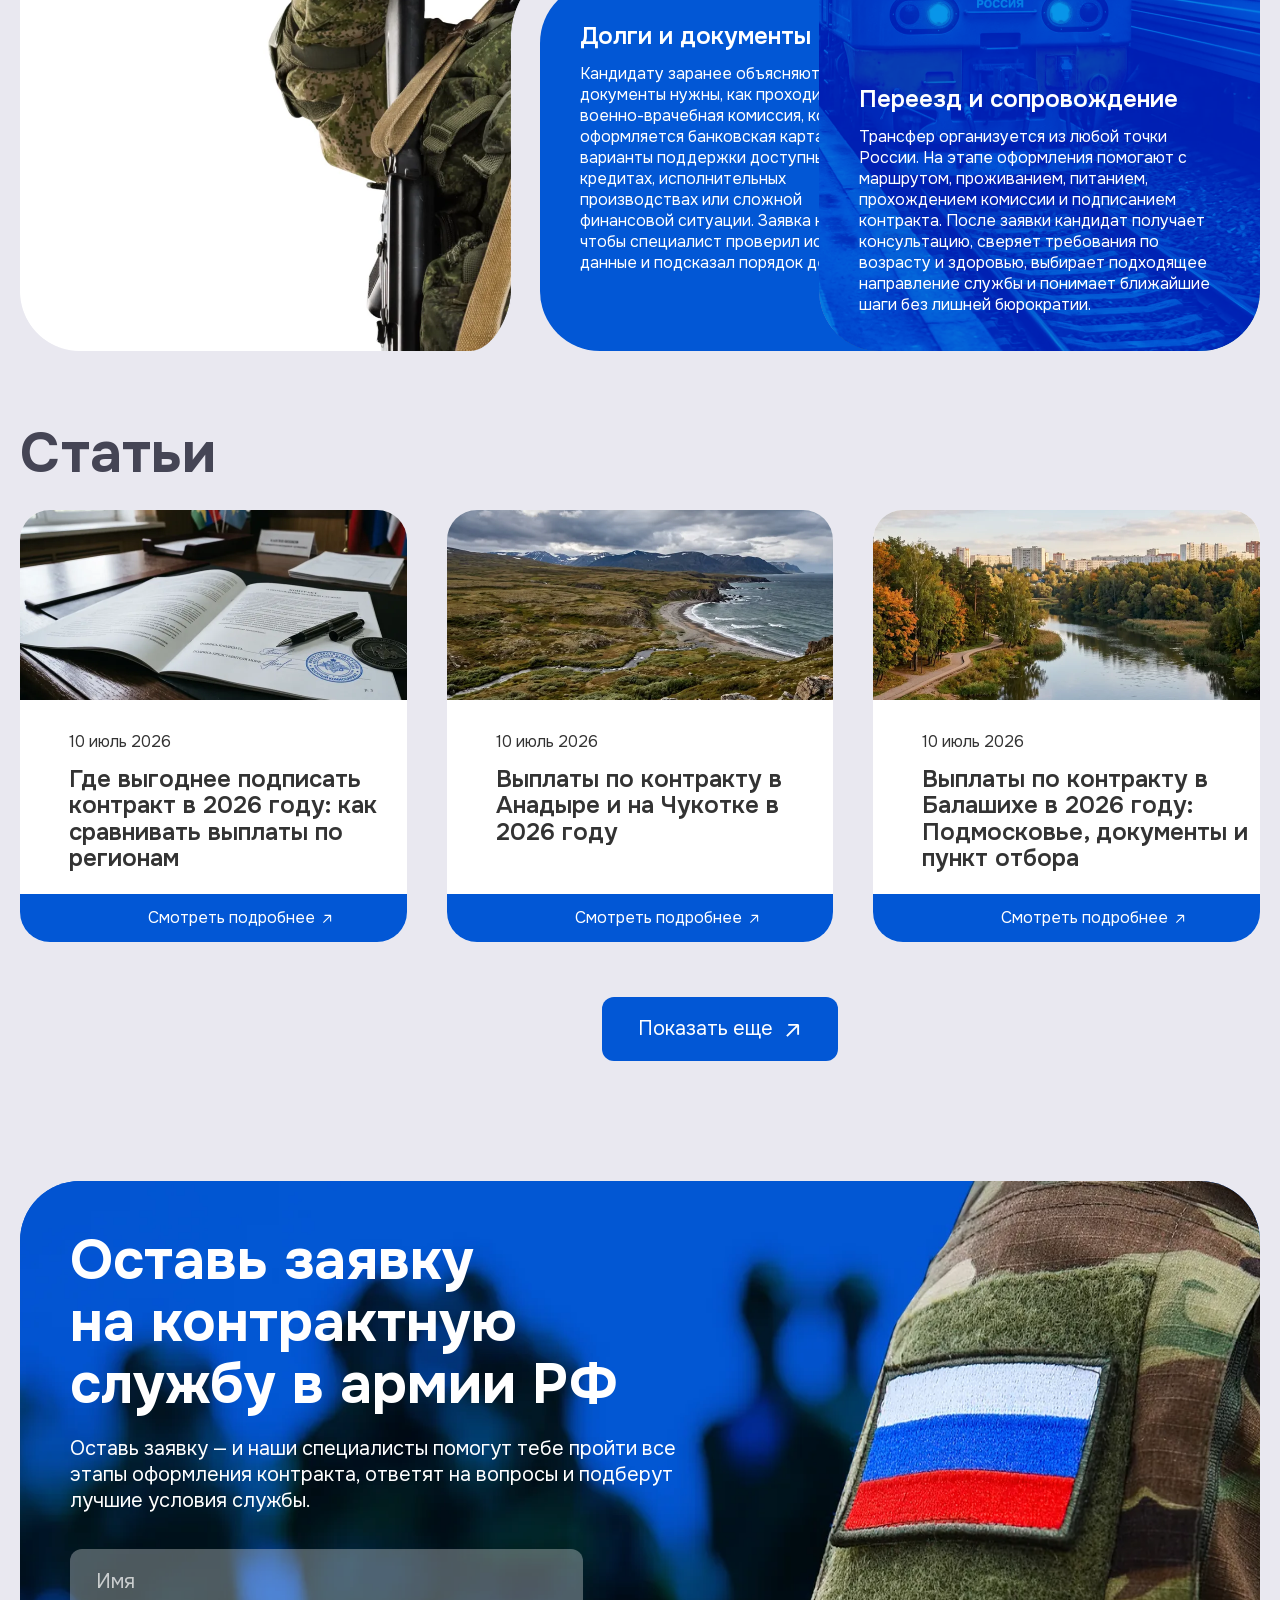
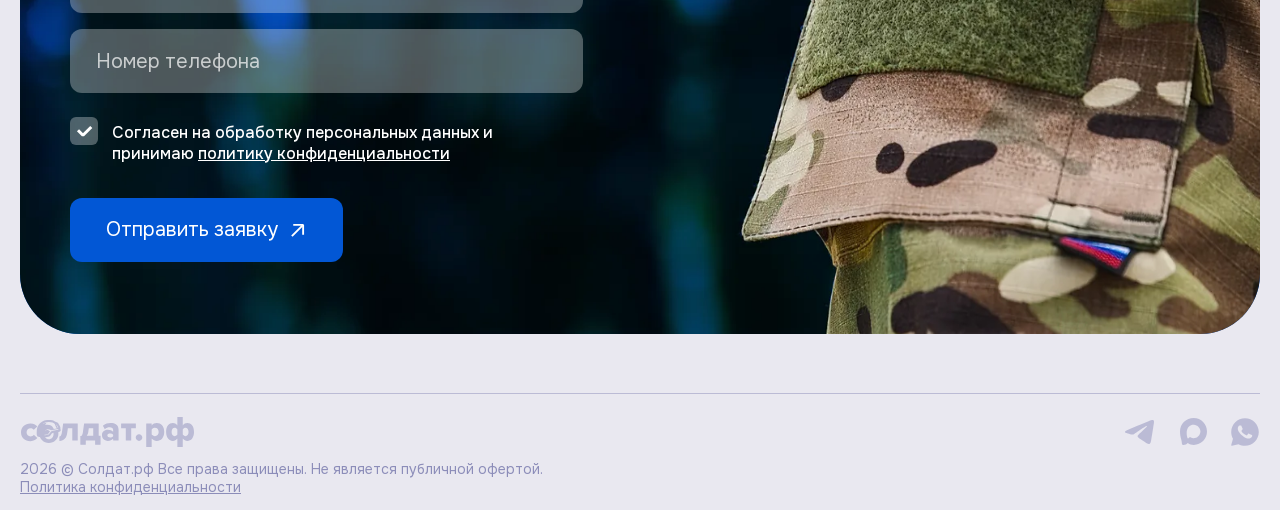
==== commit 5bc77aa9: "eshyo pravka ispravil3" ====
--- a/templates/soldat/index.html
+++ b/templates/soldat/index.html
@@ -5,14 +5,14 @@
 	<meta charset="utf-8">
 	<meta name="viewport" content="width=device-width,initial-scale=1">
 	<title>солдат.рф — военная служба по контракту</title>
-	<link rel="stylesheet" href="css/style.css?ver=1.2.2">
-	<link rel="stylesheet" href="css/sections.css?ver=1.2.2">
-	<link rel="stylesheet" href="css/engine.css?ver=1.2.2">
+	<link rel="icon" href="./images/main-favicon.svg" type="image/svg+xml">
+	<link rel="stylesheet" href="css/style.css?ver=1.2.4">
+	<link rel="stylesheet" href="css/sections.css?ver=1.2.4">
+	<link rel="stylesheet" href="css/engine.css?ver=1.2.4">
 </head>
 
 <body class="">
 	<header class="header">
-		<!-- верхняя строка: город, телефон, мессенджеры (макет y 0…50) -->
 		<div class="header__top">
 			<div class="container ">
 				<div class="header__top-inner">
@@ -63,16 +63,32 @@
 			</div>
 		</div>
 
-		<!-- панель навигации (макет y 51…121, полупрозрачная с размытием) -->
 		<div class="header__bar">
 			<div class="container header__bar-inner">
 				<a class="header__logo" href="./" aria-label="солдат.рф — на главную">
-					<img src="./images/_2778529819888.svg" alt="солдат.рф" width="173"
-						height="30" decoding="async" loading="lazy">
+					<svg width="173" height="30" viewBox="0 0 173 30" fill="none" xmlns="http://www.w3.org/2000/svg">
+						<path fill-rule="evenodd" clip-rule="evenodd"
+							d="M27.8937 7.95732C33.132 7.95732 37.3787 11.9739 37.3787 16.9284C37.3787 21.8829 33.132 25.8995 27.8937 25.8995C22.6553 25.8995 18.4087 21.8829 18.4087 16.9284C18.4087 11.9739 22.6553 7.95732 27.8937 7.95732ZM27.8937 11.6543C30.4856 11.6543 32.5867 14.0157 32.5867 16.9284C32.5867 19.8412 30.4856 22.2027 27.8937 22.2027C25.3017 22.2027 23.2006 19.8412 23.2006 16.9284C23.2006 14.0157 25.3017 11.6543 27.8937 11.6543Z"
+							fill="#0257D5" />
+						<path
+							d="M9.32735 24.2486C13.0019 24.2486 15.2984 22.5918 16.323 21.1112L12.7897 17.7975C12.1186 18.7491 11.0233 19.4544 9.5745 19.4544C7.3134 19.4544 5.5822 17.868 5.5822 15.2944C5.5822 12.7209 7.3134 11.1699 9.5745 11.1699C11.0233 11.1699 12.1186 11.8044 12.7897 12.7916L16.323 9.51301C15.2984 7.99731 13.0019 6.3756 9.32735 6.3756C3.99229 6.3756 0 9.97125 0 15.2944C0 20.653 3.99229 24.2486 9.32735 24.2486Z"
+							fill="#0257D5" />
+						<path
+							d="M38.3972 23.9364C43.4141 23.9364 45.6049 20.94 46.3116 15.3702L46.8415 11.2103H51.2932V23.5135H56.7341V6.48647H42.1424L41.0119 14.6651C40.5172 18.3666 39.6691 19.4948 38.3972 19.4948V23.9364ZM59.3486 27.8495H64.7897V23.5133H74.1171V27.8495H79.5582V18.7895H77.6855V6.48627H63.0938L61.9633 14.665C61.4686 18.3664 60.6206 18.8952 59.3486 19.001V27.8495ZM67.7929 11.2101H72.2446V18.7895H65.6729C66.5562 17.873 67.1215 16.5686 67.3334 14.8413L67.7927 11.2101H67.7929ZM97.577 23.5133V12.8669C97.577 7.57907 93.7259 6.06337 89.6276 6.06337C87.0131 6.06337 84.0804 6.83889 81.89 8.7072L83.8333 12.1266C85.2113 10.9633 86.9779 10.3287 88.6736 10.3287C90.8643 10.3287 92.1362 11.3157 92.1362 12.7964V14.8413C91.1116 13.5722 89.0977 12.8669 86.8364 12.8669C84.2219 12.8669 80.9714 14.2067 80.9714 18.3313C80.9714 22.1737 84.2219 23.9362 86.8364 23.9362C89.027 23.9362 91.0762 23.0902 92.1362 21.8211V23.5133H97.5771H97.577ZM89.0975 20.3757C87.6489 20.3757 86.3769 19.7412 86.3769 18.4016C86.3769 17.0618 87.6491 16.4272 89.0975 16.4272C90.2988 16.4272 91.5707 16.8503 92.136 17.6259V19.1418C91.5707 19.9526 90.2988 20.3755 89.0975 20.3755V20.3757ZM110.226 23.5133V11.2101H114.854V6.48627H100.121V11.2101H104.784V23.5133H110.226ZM118.034 23.9362C119.836 23.9362 121.355 22.4205 121.355 20.6227C121.355 18.8247 119.836 17.309 118.034 17.309C116.232 17.309 114.713 18.8247 114.713 20.6227C114.713 22.4205 116.232 23.9362 118.034 23.9362Z"
+							fill="#0257D5" />
+						<path
+							d="M135.725 23.9364C140 23.9364 143.215 20.7637 143.215 14.9822C143.215 9.23613 140 6.06337 135.725 6.06337C133.782 6.06337 132.016 6.83889 130.673 8.46041V6.48628H125.232V29.9998H130.673V21.5038C132.086 23.1959 133.818 23.9362 135.725 23.9362V23.9364ZM133.923 19.1421C132.757 19.1421 131.344 18.4723 130.673 17.5911V12.4089C131.344 11.4924 132.757 10.8578 133.923 10.8578C136.043 10.8578 137.669 12.4442 137.669 14.9824C137.669 17.556 136.043 19.1423 133.923 19.1423V19.1421ZM151.836 6.06337C147.985 6.06337 145.123 9.23613 145.123 15.0176C145.123 20.7637 147.985 23.9364 151.836 23.9364C153.567 23.9364 155.157 23.1609 156.359 21.5394V30H161.764V21.504C163.036 23.196 164.591 23.9364 166.287 23.9364C170.138 23.9364 173 20.7637 173 14.9822C173 9.23613 170.138 6.06337 166.287 6.06337C164.556 6.06337 162.966 6.83889 161.764 8.46041V-0.000198364H156.359V8.49575C155.087 6.76841 153.567 6.06337 151.836 6.06337ZM153.674 10.8576C154.627 10.8576 155.793 11.5275 156.359 12.4087V17.5909C155.793 18.5074 154.627 19.142 153.674 19.142C151.942 19.142 150.6 17.5556 150.6 15.0174C150.6 12.4438 151.942 10.8575 153.674 10.8575V10.8576ZM164.45 19.1421C163.531 19.1421 162.33 18.4723 161.765 17.5911V12.4089C162.365 11.4924 163.531 10.8578 164.45 10.8578C166.181 10.8578 167.559 12.4442 167.559 14.9824C167.559 17.556 166.181 19.1423 164.45 19.1423V19.1421Z"
+							fill="#E31E24" />
+						<path
+							d="M39.5271 12.337C39.9142 13.5702 40.1255 14.2442 37.4908 15.0743C36.4973 15.3873 35.7909 15.4315 34.9345 15.4847C34.2284 15.529 33.4062 15.5799 32.2373 15.8158C31.8564 15.8929 31.5038 16.0412 31.193 16.2438C30.877 16.45 30.6073 16.7131 30.3983 17.0138C30.1953 17.3057 30.041 17.5554 29.9096 17.7682C29.601 18.268 29.3902 18.609 28.9477 18.9662C28.0284 19.7087 26.3503 20.0827 24.5491 20.2322C22.0729 20.4375 19.2457 20.2425 18.0633 20.0054L18.0359 19.9998C16.4242 19.6775 15.3361 19.4592 15.8063 13.032C15.9273 11.3753 16.4874 9.70641 17.3838 8.2445C18.2616 6.81326 19.4683 5.57096 20.9086 4.72185C22.4026 3.84109 24.2021 3.26091 26.0364 3.02382C27.8612 2.78791 29.7374 2.88946 31.3995 3.36906C32.5726 3.70789 33.2282 4.0939 33.8873 4.48166C34.2508 4.69564 34.6163 4.91058 35.0555 5.09718C37.1755 5.99755 37.2534 6.14687 38.3212 8.19479L38.522 8.57711C38.8604 9.2105 39.3531 10.1316 39.4265 10.8145C39.4853 11.3559 39.4205 11.5534 39.3607 11.7374C39.3541 11.7578 39.3732 11.6982 39.4339 12.0044C39.4537 12.104 39.4921 12.226 39.5269 12.3367L39.5271 12.337ZM28.8163 6.18687C28.0455 6.11541 27.2249 6.11658 26.3929 6.21813C26.3762 6.4422 26.2861 6.65909 26.1304 6.83074L26.3933 6.85132C27.5247 6.93948 28.8118 7.04006 29.7117 7.35636C31.6324 8.03227 32.1919 8.97109 32.8812 10.1287C33.0184 10.3592 33.162 10.6002 33.3222 10.8425L34.3339 10.6982C34.2174 10.4604 34.0856 10.2227 33.9264 9.96485L33.8992 9.9235C33.5216 9.32157 33.3535 8.79944 33.2029 8.33149C33.1136 8.05343 33.0326 7.80237 32.9238 7.63946L32.8878 7.59247C32.3639 6.98782 30.7916 6.37036 28.8161 6.18667L28.8163 6.18687Z"
+							fill="#0257D5" />
+						<path fill-rule="evenodd" clip-rule="evenodd"
+							d="M20.8704 7.50995C25.5309 3.4908 32.6435 5.37077 33.7802 7.07365C34.1865 7.68296 34.1881 8.4476 34.7721 9.37884C35.2329 10.1144 35.488 10.7056 35.7916 11.526L32.8505 11.9456C31.6156 10.3637 31.5796 9.10176 29.3701 8.3245C27.8784 7.79985 24.8304 7.93266 24.2031 7.54762C23.7324 7.0154 24.4995 6.7187 25.3686 6.14318C23.8651 5.92862 22.5185 6.65366 20.8704 7.50976V7.50995ZM21.6028 16.004C21.8444 11.6004 27.3524 11.5765 30.2658 13.3098C31.4802 13.1073 37.6808 11.878 37.5494 12.598C37.0466 13.3036 35.0515 13.2438 33.1699 13.5246C31.6166 13.7566 30.0167 14.2452 29.0737 15.6539C28.5023 16.5071 28.166 17.1111 27.5451 17.5084C26.4302 18.2212 22.0827 18.5624 21.0046 18.1515C22.4793 17.876 25.5856 17.7443 26.8075 17.1847C27.6095 16.8173 29.2249 13.9094 29.2804 13.7541L28.2425 14.0063C27.2787 12.1281 22.5815 12.7415 21.6028 16.0042V16.004ZM36.9073 9.99844C37.4878 11.3341 37.1059 10.7159 36.8788 11.0538L35.1443 7.52762C35.8313 7.71519 36.5819 9.24972 36.9073 9.99844Z"
+							fill="white" />
+					</svg>
 				</a>
 
 				<nav class="header__nav" id="site-nav" aria-label="Основная навигация">
-					<!-- город и кнопка показываются только в мобильном меню -->
 					<div class="city city--nav">
 						<button class="header__nav-city" type="button" aria-label="Выбрать город"
 							aria-haspopup="listbox" aria-expanded="false">
@@ -477,8 +493,6 @@
 						aria-selected="false" tabindex="-1">Помощь семье</button>
 				</div>
 
-				<!-- Содержимое вкладок «За боевые достижения», «При ранении» и «Помощь семье» —
-			     демо-данные для вёрстки: в макете раскрыта только первая вкладка. -->
 				<div class="pay__grid" role="tabpanel" id="pay-panel-0" aria-labelledby="pay-tab-0">
 					<div class="pay__item">
 						<b class="pay__sum">от 300 000 ₽</b>
@@ -1013,7 +1027,6 @@
 						контракта, ответят на вопросы и подберут лучшие условия службы.</p>
 				</div>
 
-				<!-- TODO: указать обработчик формы (action) -->
 				<form class="contact__form" action="" method="post">
 					<label class="visually-hidden" for="contact-name">Имя</label>
 					<input class="contact__input" id="contact-name" name="name" type="text" placeholder="Имя" required>
@@ -1080,7 +1093,7 @@
 		</div>
 	</footer>
 
-	<script src="js/main.js?ver=1.2.2" defer></script>
+	<script src="js/main.js?ver=1.2.4" defer></script>
 </body>
 
 </html>
